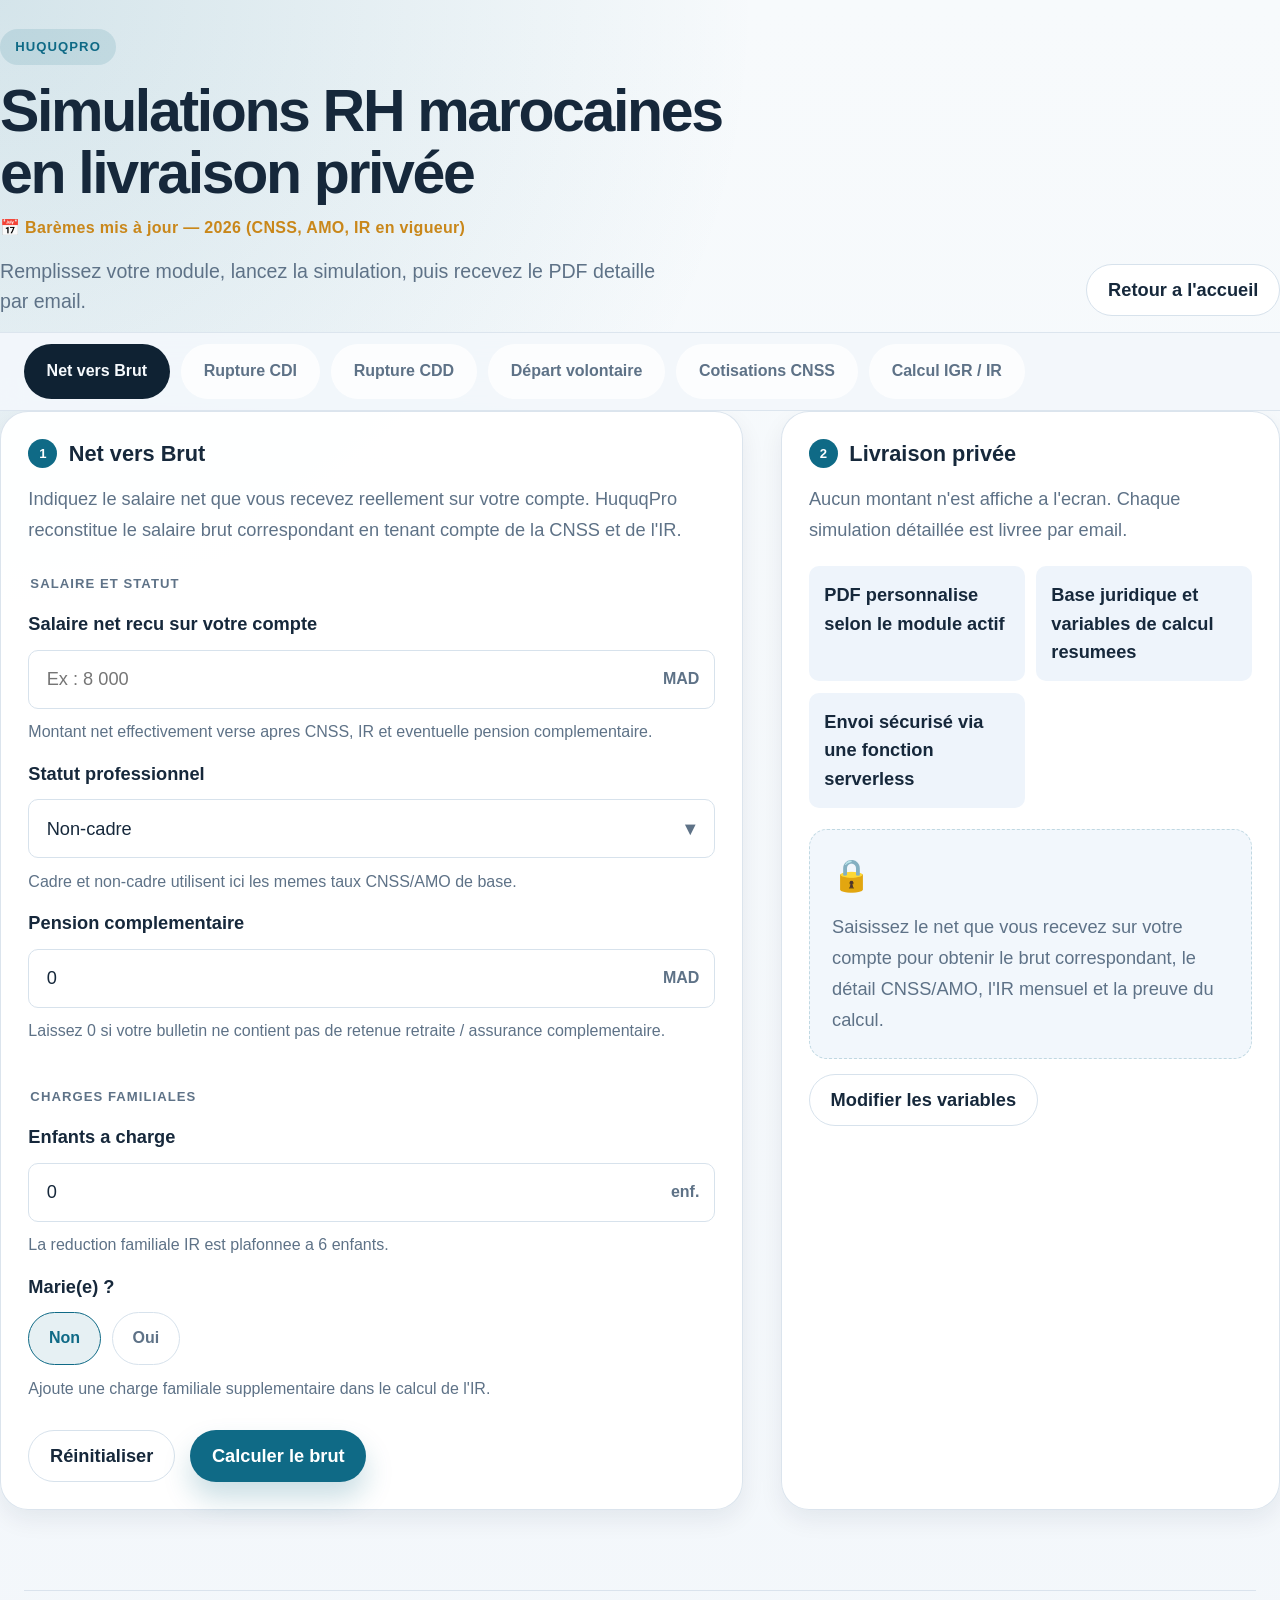
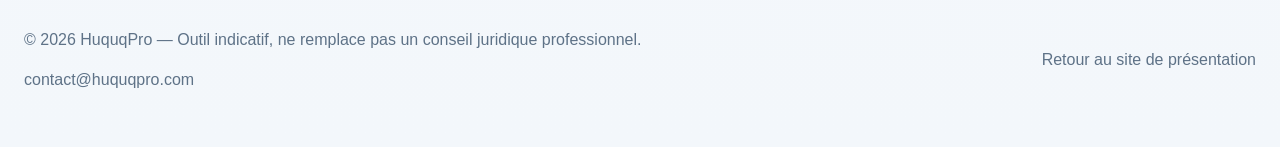
==== app.html @ 944d2963 "update: latest changes" ====
<!DOCTYPE html>
<html lang="fr">
<head>
  <meta charset="UTF-8" />
  <meta name="viewport" content="width=device-width, initial-scale=1.0" />
  <title>HuquqPro | Calculatrices RH Maroc — Net/Brut, CDI, CDD, CNSS, IGR</title>
  <meta
    name="description"
    content="Simulez vos indemnités de licenciement, cotisations CNSS, IR et salaire brut selon le Code du travail marocain. Résultats envoyés en PDF par email."
  />
  <link rel="stylesheet" href="css/style.css" />
</head>
<body class="app-page">
  <header class="site-header app-header">
    <div class="shell app-header-inner header-inner">
      <div>
        <div class="header-badge">HuquqPro</div>
        <h1 class="site-title">Simulations RH marocaines en livraison privée</h1>
        <p class="update-badge">📅 Barèmes mis à jour — 2026 (CNSS, AMO, IR en vigueur)</p>
        <p class="site-sub">
          Remplissez votre module, lancez la simulation, puis recevez le PDF detaille par email.
        </p>
      </div>
      <a class="btn-secondary" href="index.html">Retour a l'accueil</a>
    </div>
  </header>

  <div class="module-tabs-wrap">
    <div class="module-tabs shell">
      <button class="module-tab active" data-module="net2brut" type="button" aria-pressed="true">Net vers Brut</button>
      <button class="module-tab" data-module="cdi" type="button" aria-pressed="false">Rupture CDI</button>
      <button class="module-tab" data-module="cdd" type="button" aria-pressed="false">Rupture CDD</button>
      <button class="module-tab" data-module="depart" type="button" aria-pressed="false">Départ volontaire</button>
      <button class="module-tab" data-module="cnss" type="button" aria-pressed="false">Cotisations CNSS</button>
      <button class="module-tab" data-module="igr" type="button" aria-pressed="false">Calcul IGR / IR</button>
    </div>
  </div>

  <main class="shell app-main main-layout">
    <section class="forms-column">
      <div class="module-panel active" id="panel-net2brut">
        <section class="card-section module-card-panel">
          <h2 class="panel-label" data-step="1">Net vers Brut</h2>
          <p class="panel-copy">Indiquez le salaire net que vous recevez reellement sur votre compte. HuquqPro reconstitue le salaire brut correspondant en tenant compte de la CNSS et de l'IR.</p>

          <form id="calc-form-net2brut" novalidate>
            <fieldset class="field-group">
              <legend class="field-legend">Salaire et statut</legend>
              <div class="field-row two-col">
                <div class="field">
                  <label for="net2brut-net">Salaire net recu sur votre compte</label>
                  <div class="input-wrap">
                    <input type="number" id="net2brut-net" placeholder="Ex : 8 000" min="1" step="0.01" required />
                    <span class="input-unit">MAD</span>
                  </div>
                  <span class="field-hint">Montant net effectivement verse apres CNSS, IR et eventuelle pension complementaire.</span>
                </div>
                <div class="field">
                  <label for="net2brut-statut">Statut professionnel</label>
                  <div class="select-wrap">
                    <select id="net2brut-statut" required>
                      <option value="non-cadre">Non-cadre</option>
                      <option value="cadre">Cadre</option>
                    </select>
                    <span class="select-arrow" aria-hidden="true">▼</span>
                  </div>
                  <span class="field-hint">Cadre et non-cadre utilisent ici les memes taux CNSS/AMO de base.</span>
                </div>
              </div>
              <div class="field-row two-col section-gap">
                <div class="field">
                  <label for="net2brut-pension">Pension complementaire</label>
                  <div class="input-wrap">
                    <input type="number" id="net2brut-pension" placeholder="0" min="0" step="0.01" value="0" />
                    <span class="input-unit">MAD</span>
                  </div>
                  <span class="field-hint">Laissez 0 si votre bulletin ne contient pas de retenue retraite / assurance complementaire.</span>
                </div>
                <div class="field"></div>
              </div>
            </fieldset>

            <fieldset class="field-group">
              <legend class="field-legend">Charges familiales</legend>
              <div class="field-row two-col">
                <div class="field">
                  <label for="net2brut-enfants">Enfants a charge</label>
                  <div class="input-wrap">
                    <input type="number" id="net2brut-enfants" placeholder="0" min="0" max="6" value="0" />
                    <span class="input-unit">enf.</span>
                  </div>
                  <span class="field-hint">La reduction familiale IR est plafonnee a 6 enfants.</span>
                </div>
                <div class="field">
                  <label>Marie(e) ?</label>
                  <div class="toggle-group" role="group" aria-label="Situation matrimoniale net vers brut">
                    <button type="button" class="toggle-btn active" id="net2brut-marie-non">Non</button>
                    <button type="button" class="toggle-btn" id="net2brut-marie-oui">Oui</button>
                  </div>
                  <span class="field-hint">Ajoute une charge familiale supplementaire dans le calcul de l'IR.</span>
                </div>
              </div>
            </fieldset>

            <div class="form-actions">
              <button type="button" class="btn-reset" id="btn-reset-net2brut">Réinitialiser</button>
              <button type="submit" class="btn-calculate" id="btn-calculate-net2brut">Calculer le brut</button>
            </div>
          </form>
        </section>
      </div>

      <div class="module-panel" id="panel-cdi">
        <section class="card-section module-card-panel">
          <h2 class="panel-label" data-step="1">Rupture CDI</h2>
          <p class="panel-copy">Renseignez les variables de rupture. Le detail chiffre sera masqué à l'écran et envoye uniquement par email.</p>

          <form id="calc-form" novalidate>
            <fieldset class="field-group">
              <legend class="field-legend">Contrat et salaire</legend>
              <div class="field-row two-col">
                <div class="field">
                  <label for="categorie">Statut professionnel</label>
                  <div class="select-wrap">
                    <select id="categorie" name="categorie" required>
                      <option value="non-cadre">Employe / Ouvrier (non-cadre)</option>
                      <option value="cadre">Cadre ou assimile</option>
                    </select>
                    <span class="select-arrow" aria-hidden="true">▼</span>
                  </div>
                </div>
                <div class="field">
                  <label for="salaire">Salaire mensuel brut</label>
                  <div class="input-wrap">
                    <input type="number" id="salaire" name="salaire" placeholder="Ex : 12 000" min="1" step="0.01" required />
                    <span class="input-unit">MAD</span>
                  </div>
                  <span class="field-hint">Salaire brut hors primes variables</span>
                </div>
              </div>
            </fieldset>

            <fieldset class="field-group">
              <legend class="field-legend">Anciennete</legend>
              <div class="field-row two-col">
                <div class="field">
                  <label for="annees">Annees completes</label>
                  <div class="input-wrap">
                    <input type="number" id="annees" name="annees" placeholder="Ex : 5" min="0" max="50" required />
                    <span class="input-unit">ans</span>
                  </div>
                </div>
                <div class="field">
                  <label for="mois">Mois supplementaires</label>
                  <div class="input-wrap">
                    <input type="number" id="mois" name="mois" placeholder="0" min="0" max="11" value="0" required />
                    <span class="input-unit">mois</span>
                  </div>
                </div>
              </div>
              <div class="anciennete-display" id="anciennete-display">0 mois</div>
            </fieldset>

            <fieldset class="field-group">
              <legend class="field-legend">Conditions de depart</legend>
              <div class="field-row two-col">
                <div class="field">
                  <label for="conges">Congés payés restants</label>
                  <div class="input-wrap">
                    <input type="number" id="conges" name="conges" placeholder="0" min="0" step="0.5" value="0" />
                    <span class="input-unit">jours</span>
                  </div>
                  <span class="field-hint">Reliquat de congés non pris</span>
                </div>
                <div class="field">
                  <label>Licenciement abusif ?</label>
                  <div class="toggle-group" role="group" aria-label="Licenciement abusif">
                    <button type="button" class="toggle-btn active" id="abusif-non">Non</button>
                    <button type="button" class="toggle-btn" id="abusif-oui">Oui</button>
                  </div>
                  <span class="field-hint">Depart sans motif valable ou procedure irreguliere</span>
                </div>
              </div>

              <div class="field-row two-col section-gap">
                <div class="field">
                  <label>Periode de préavis travaillée ?</label>
                  <div class="toggle-group" role="group" aria-label="Periode de préavis travaillée">
                    <button type="button" class="toggle-btn active" id="preavis-non">Oui</button>
                    <button type="button" class="toggle-btn" id="preavis-oui">Non</button>
                  </div>
                  <span class="field-hint">Si le preavis n'a pas ete travaille, l'indemnite est ajoutee au calcul.</span>
                </div>
                <div class="field"></div>
              </div>
            </fieldset>

            <div class="form-actions">
              <button type="button" class="btn-reset" id="btn-reset">Réinitialiser</button>
              <button type="submit" class="btn-calculate" id="btn-calculate">Lancer la simulation</button>
            </div>
          </form>
        </section>
      </div>

      <div class="module-panel" id="panel-cdd">
        <section class="card-section module-card-panel">
          <h2 class="panel-label" data-step="1">Rupture CDD</h2>
          <p class="panel-copy">Obtenez un PDF privé pour estimer les salaires restants et conges en cas de rupture anticipee.</p>

          <form id="calc-form-cdd" novalidate>
            <fieldset class="field-group">
              <legend class="field-legend">Contrat et salaire</legend>
              <div class="field-row two-col">
                <div class="field">
                  <label for="cdd-salaire">Salaire mensuel brut</label>
                  <div class="input-wrap">
                    <input type="number" id="cdd-salaire" placeholder="Ex : 7 500" min="1" step="0.01" required />
                    <span class="input-unit">MAD</span>
                  </div>
                </div>
                <div class="field">
                  <label for="cdd-total-duree">Duree totale du CDD</label>
                  <div class="input-wrap">
                    <input type="number" id="cdd-total-duree" placeholder="Ex : 12" min="1" max="24" required />
                    <span class="input-unit">mois</span>
                  </div>
                  <span class="field-hint">Maximum 24 mois</span>
                </div>
              </div>
              <div class="field-row two-col section-gap">
                <div class="field">
                  <label for="cdd-mois-travailles">Mois déjà travaillés</label>
                  <div class="input-wrap">
                    <input type="number" id="cdd-mois-travailles" placeholder="6" min="0" required />
                    <span class="input-unit">mois</span>
                  </div>
                </div>
                <div class="field">
                  <label for="cdd-conges">Congés payés restants</label>
                  <div class="input-wrap">
                    <input type="number" id="cdd-conges" placeholder="0" min="0" step="0.5" value="0" />
                    <span class="input-unit">jours</span>
                  </div>
                </div>
              </div>
            </fieldset>

            <fieldset class="field-group">
              <legend class="field-legend">Conditions de rupture</legend>
              <div class="field-row">
                <div class="field">
                  <label>À l'initiative de ?</label>
                  <div class="toggle-group" role="group" aria-label="Initiative de rupture CDD">
                    <button type="button" class="toggle-btn active" id="cdd-init-employeur">Employeur</button>
                    <button type="button" class="toggle-btn" id="cdd-init-employe">Employe</button>
                  </div>
                </div>
              </div>
            </fieldset>

            <div class="form-actions">
              <button type="button" class="btn-reset" id="btn-reset-cdd">Réinitialiser</button>
              <button type="submit" class="btn-calculate" id="btn-calculate-cdd">Calculer le CDD</button>
            </div>
          </form>
        </section>
      </div>

      <div class="module-panel" id="panel-depart">
        <section class="card-section module-card-panel">
          <h2 class="panel-label" data-step="1">Départ volontaire</h2>
          <p class="panel-copy">Simulez les effets d'une démission ou d'un depart a la retraite avec livraison privee par email.</p>

          <form id="calc-form-depart" novalidate>
            <fieldset class="field-group">
              <legend class="field-legend">Informations</legend>
              <div class="field-row two-col">
                <div class="field">
                  <label for="depart-salaire">Salaire mensuel brut</label>
                  <div class="input-wrap">
                    <input type="number" id="depart-salaire" placeholder="Ex : 10 000" min="1" step="0.01" required />
                    <span class="input-unit">MAD</span>
                  </div>
                </div>
                <div class="field">
                  <label for="depart-categorie">Categorie</label>
                  <div class="select-wrap">
                    <select id="depart-categorie" required>
                      <option value="non-cadre">Non-cadre</option>
                      <option value="cadre">Cadre</option>
                    </select>
                    <span class="select-arrow" aria-hidden="true">▼</span>
                  </div>
                </div>
              </div>
              <div class="field-row two-col section-gap">
                <div class="field">
                  <label for="depart-annees">Annees completes</label>
                  <div class="input-wrap">
                    <input type="number" id="depart-annees" placeholder="0" min="0" value="0" required />
                    <span class="input-unit">ans</span>
                  </div>
                </div>
                <div class="field">
                  <label for="depart-mois">Mois supplementaires</label>
                  <div class="input-wrap">
                    <input type="number" id="depart-mois" placeholder="0" min="0" max="11" value="0" required />
                    <span class="input-unit">mois</span>
                  </div>
                </div>
              </div>
            </fieldset>

            <fieldset class="field-group">
              <legend class="field-legend">Depart</legend>
              <div class="field-row two-col">
                <div class="field">
                  <label for="depart-motif">Motif de depart</label>
                  <div class="select-wrap">
                    <select id="depart-motif" required>
                      <option value="démission">Démission</option>
                      <option value="retraite_legale">Depart a la retraite légale</option>
                      <option value="retraite_anticipee">Retraite anticipee (employeur)</option>
                    </select>
                    <span class="select-arrow" aria-hidden="true">▼</span>
                  </div>
                </div>
                <div class="field">
                  <label for="depart-conges">Congés payés restants</label>
                  <div class="input-wrap">
                    <input type="number" id="depart-conges" placeholder="0" min="0" step="0.5" value="0" />
                    <span class="input-unit">jours</span>
                  </div>
                </div>
              </div>
            </fieldset>

            <div class="form-actions">
              <button type="button" class="btn-reset" id="btn-reset-depart">Réinitialiser</button>
              <button type="submit" class="btn-calculate" id="btn-calculate-depart">Calculer le depart</button>
            </div>
          </form>
        </section>
      </div>

      <div class="module-panel" id="panel-cnss">
        <section class="card-section module-card-panel">
          <h2 class="panel-label" data-step="1">Cotisations CNSS</h2>
          <p class="panel-copy">Calculez les charges sociales salariales et patronales, puis livrez le detail complet par email.</p>

          <form id="calc-form-cnss" novalidate>
            <fieldset class="field-group">
              <legend class="field-legend">Informations</legend>
              <div class="field-row two-col">
                <div class="field">
                  <label for="cnss-salaire">Salaire mensuel brut</label>
                  <div class="input-wrap">
                    <input type="number" id="cnss-salaire" placeholder="Ex : 9 000" min="1" step="0.01" required />
                    <span class="input-unit">MAD</span>
                  </div>
                </div>
                <div class="field">
                  <label for="cnss-employes">Nombre de salaries</label>
                  <div class="input-wrap">
                    <input type="number" id="cnss-employes" placeholder="1" min="1" value="1" required />
                    <span class="input-unit">sal.</span>
                  </div>
                </div>
              </div>
            </fieldset>

            <div class="form-actions">
              <button type="button" class="btn-reset" id="btn-reset-cnss">Réinitialiser</button>
              <button type="submit" class="btn-calculate" id="btn-calculate-cnss">Calculer CNSS</button>
            </div>
          </form>
        </section>
      </div>

      <div class="module-panel" id="panel-igr">
        <section class="card-section module-card-panel">
          <h2 class="panel-label" data-step="1">Calcul IGR / IR</h2>
          <p class="panel-copy">Simulez le prelevement IR mensuel et recevez une fiche privee de calcul en PDF.</p>

          <form id="calc-form-igr" novalidate>
            <fieldset class="field-group">
              <legend class="field-legend">Salaire et deductions</legend>
              <div class="field-row two-col">
                <div class="field">
                  <label for="igr-salaire">Salaire mensuel brut</label>
                  <div class="input-wrap">
                    <input type="number" id="igr-salaire" placeholder="Ex : 11 000" min="1" step="0.01" required />
                    <span class="input-unit">MAD</span>
                  </div>
                </div>
                <div class="field">
                  <label for="igr-cnss">Déduction CNSS</label>
                  <div class="input-wrap">
                    <input type="number" id="igr-cnss" placeholder="0" min="0" step="0.01" value="0" />
                    <span class="input-unit">MAD</span>
                  </div>
                  <span class="field-hint">0 = calcul automatique CNSS</span>
                </div>
              </div>
              <div class="field-row two-col section-gap">
                <div class="field">
                  <label for="igr-pension">Assurance / retraite complementaire</label>
                  <div class="input-wrap">
                    <input type="number" id="igr-pension" placeholder="0" min="0" step="0.01" value="0" />
                    <span class="input-unit">MAD</span>
                  </div>
                </div>
                <div class="field"></div>
              </div>
            </fieldset>

            <fieldset class="field-group">
              <legend class="field-legend">Charges familiales</legend>
              <div class="field-row two-col">
                <div class="field">
                  <label for="igr-enfants">Enfants a charge</label>
                  <div class="input-wrap">
                    <input type="number" id="igr-enfants" placeholder="0" min="0" max="6" value="0" />
                    <span class="input-unit">enf.</span>
                  </div>
                </div>
                <div class="field">
                  <label>Marie(e) ?</label>
                  <div class="toggle-group" role="group" aria-label="Situation matrimoniale">
                    <button type="button" class="toggle-btn active" id="igr-marie-non">Non</button>
                    <button type="button" class="toggle-btn" id="igr-marie-oui">Oui</button>
                  </div>
                </div>
              </div>
            </fieldset>

            <div class="form-actions">
              <button type="button" class="btn-reset" id="btn-reset-igr">Réinitialiser</button>
              <button type="submit" class="btn-calculate" id="btn-calculate-igr">Calculer IGR</button>
            </div>
          </form>
        </section>
      </div>
    </section>

    <aside class="card-section delivery-panel" id="delivery-panel" aria-live="polite">
      <h2 class="panel-label" data-step="2">Livraison privée</h2>
      <p class="delivery-copy" id="delivery-copy">Aucun montant n'est affiché à l'écran. Chaque simulation détaillée est livree par email.</p>

      <div class="delivery-benefits">
        <div class="benefit-item">PDF personnalise selon le module actif</div>
        <div class="benefit-item">Base juridique et variables de calcul resumees</div>
        <div class="benefit-item">Envoi sécurisé via une fonction serverless</div>
      </div>

      <div class="results-placeholder" id="delivery-placeholder">
        <div class="placeholder-icon" aria-hidden="true">🔒</div>
        <p id="delivery-placeholder-text">
          Remplissez un formulaire puis lancez la simulation pour ouvrir le parcours email.
        </p>
      </div>

      <div class="result-preview hidden" id="result-preview" aria-live="polite"></div>

      <form class="email-form-container hidden" id="lead-form" novalidate>
        <div class="email-form-card" id="lead-gate">
          <h3 class="ef-title">Recevoir votre simulation par email</h3>
          <p class="ef-subtitle">Module prepare : <strong id="lead-module-name">Net vers Brut</strong></p>
          <input type="hidden" id="lead-module" />

          <div class="ef-field">
            <label for="lead-name">Nom (optionnel)</label>
            <input type="text" id="lead-name" placeholder="Ex: Ahmed" maxlength="80" />
          </div>

          <div class="ef-field">
            <label for="lead-email">Adresse email *</label>
            <input type="email" id="lead-email" placeholder="votre@email.com" required maxlength="120" />
          </div>

          <input type="text" id="lead-website" class="hp-field" tabindex="-1" autocomplete="off" />

          <div class="ef-actions">
            <button type="submit" class="btn-calculate" id="lead-submit">Recevoir mon PDF</button>
            <button type="button" class="btn-secondary" id="lead-cancel">Annuler</button>
          </div>

          <div class="ef-status" id="lead-status"></div>
          <p class="ef-legal">Votre adresse sert uniquement a l'envoi de la simulation demandee.</p>
        </div>
      </form>

      <div class="delivery-success hidden" id="delivery-success"></div>

      <button type="button" class="btn-secondary delivery-back" id="delivery-back">Modifier les variables</button>
    </aside>
  </main>

  <footer class="site-footer">
    <div class="shell footer-inner">
      <div class="footer-legal">
        <p>© 2026 HuquqPro — Outil indicatif, ne remplace pas un conseil juridique professionnel.</p>
        <p><a href="mailto:rafael.pullian@gmail.com">contact@huquqpro.com</a></p>
      </div>
      <a class="footer-link" href="index.html">Retour au site de présentation</a>
    </div>
  </footer>

  <script src="js/calculator.js" defer></script>
  <script src="js/router.js" defer></script>
  <script src="js/ui.js" defer></script>
  <script src="js/email.js" defer></script>
</body>
</html>
---- css/style.css ----
:root {
  --bg: #f3f7fb;
  --surface: #ffffff;
  --surface-alt: #eef4fb;
  --surface-strong: #0f2233;
  --text: #16283b;
  --muted: #5e7287;
  --line: #d7e2ec;
  --primary: #0f6a86;
  --primary-dark: #0b5066;
  --accent: #c9871a;
  --success: #17785c;
  --danger: #b54a4a;
  --radius-sm: 10px;
  --radius-md: 18px;
  --radius-lg: 28px;
  --shadow: 0 22px 44px rgba(15, 34, 51, 0.1);
  --shadow-soft: 0 10px 24px rgba(15, 34, 51, 0.07);
  --content-max: 78rem;
  --content-wide: 96rem;
  --space-2xs: clamp(0.38rem, 0.3rem + 0.24vw, 0.52rem);
  --space-xs: clamp(0.56rem, 0.46rem + 0.32vw, 0.75rem);
  --space-sm: clamp(0.75rem, 0.62rem + 0.42vw, 1rem);
  --space-md: clamp(1rem, 0.82rem + 0.58vw, 1.35rem);
  --space-lg: clamp(1.35rem, 1.05rem + 0.95vw, 1.95rem);
  --space-xl: clamp(1.75rem, 1.35rem + 1.25vw, 2.55rem);
  --space-2xl: clamp(2.25rem, 1.65rem + 1.9vw, 3.5rem);
  --space-3xl: clamp(3rem, 2.1rem + 2.75vw, 4.75rem);
  --text-xs: clamp(0.74rem, 0.7rem + 0.15vw, 0.84rem);
  --text-sm: clamp(0.88rem, 0.83rem + 0.24vw, 1rem);
  --text-body: clamp(0.98rem, 0.92rem + 0.3vw, 1.14rem);
  --text-md: clamp(1.08rem, 1rem + 0.42vw, 1.32rem);
  --text-lg: clamp(1.28rem, 1.08rem + 0.85vw, 1.82rem);
  --text-xl: clamp(1.68rem, 1.2rem + 1.55vw, 2.7rem);
  --field-grid-min: clamp(15rem, 42vw, 21rem);
  --card-grid-min: clamp(14rem, 24vw, 18rem);
  --sticky-top: clamp(4.5rem, 5vw, 6.5rem);
}

*,
*::before,
*::after {
  box-sizing: border-box;
}

html {
  scroll-behavior: smooth;
}

body {
  margin: 0;
  font-family: "Segoe UI", Arial, sans-serif;
  font-size: var(--text-body);
  line-height: 1.55;
  min-height: 100dvh;
  background:
    radial-gradient(circle at top left, rgba(15, 106, 134, 0.15), transparent 35%),
    linear-gradient(180deg, #f7fafc 0%, var(--bg) 100%);
  color: var(--text);
}

a {
  color: inherit;
  text-decoration: none;
}

button,
input,
select {
  font: inherit;
}

button {
  cursor: pointer;
}

.hidden {
  display: none !important;
}

.shell {
  width: min(var(--content-max), calc(100% - clamp(1rem, 4vw, 3rem)));
  margin: 0 auto;
}

.main-layout,
.header-inner {
  width: 100%;
  max-width: var(--content-wide);
  margin-inline: auto;
}

.site-header {
  padding: var(--space-lg) 0;
}

.app-header {
  padding-bottom: var(--space-sm);
}

.app-header-inner {
  display: grid;
  grid-template-columns: minmax(0, 1fr) auto;
  align-items: end;
  gap: var(--space-lg);
}

.hero-shell {
  display: grid;
  grid-template-columns: minmax(0, 1.2fr) minmax(clamp(18rem, 30vw, 26rem), 0.9fr);
  align-items: center;
  gap: var(--space-2xl);
}

.footer-inner {
  display: flex;
  align-items: center;
  justify-content: space-between;
  gap: var(--space-md);
  flex-wrap: wrap;
}

.header-badge {
  display: inline-flex;
  align-items: center;
  gap: var(--space-2xs);
  padding: var(--space-2xs) var(--space-sm);
  border-radius: 999px;
  background: rgba(15, 106, 134, 0.12);
  color: var(--primary);
  font-size: var(--text-xs);
  font-weight: 700;
  letter-spacing: 0.08em;
  text-transform: uppercase;
}

.site-title {
  margin: var(--space-sm) 0 var(--space-xs);
  font-size: clamp(2rem, 1.45rem + 2.8vw, 4.4rem);
  line-height: 1.05;
  letter-spacing: -0.04em;
  text-wrap: balance;
}

.update-badge {
  margin: 0 0 var(--space-sm);
  color: var(--accent);
  font-size: var(--text-sm);
  font-weight: 600;
  letter-spacing: 0.02em;
}

.site-sub {
  margin: 0;
  max-width: min(42rem, 100%);
  color: var(--muted);
  font-size: clamp(1rem, 0.92rem + 0.38vw, 1.28rem);
}

.landing-hero {
  padding: var(--space-2xl) 0 var(--space-xl);
}

.hero-copy {
  flex: 1 1 60%;
}

.hero-actions {
  display: flex;
  flex-wrap: wrap;
  gap: var(--space-sm);
  margin-top: var(--space-lg);
}

.hero-card {
  min-width: 0;
  padding: clamp(1.2rem, 0.95rem + 0.8vw, 1.85rem);
  border-radius: var(--radius-lg);
  background: linear-gradient(180deg, rgba(15, 34, 51, 0.98), rgba(18, 52, 74, 0.94));
  color: #f8fbfd;
  box-shadow: var(--shadow);
}

.hero-card-top {
  color: #9ed7e8;
  font-size: var(--text-xs);
  font-weight: 700;
  letter-spacing: 0.08em;
  text-transform: uppercase;
}

.hero-card h2 {
  margin: var(--space-sm) 0 var(--space-xs);
  font-size: clamp(1.25rem, 1.05rem + 0.85vw, 1.8rem);
  line-height: 1.2;
  text-wrap: balance;
}

.hero-points {
  margin: 0;
  padding-left: var(--space-md);
  color: #d7e6ef;
  font-size: var(--text-sm);
}

.hero-points li + li {
  margin-top: var(--space-xs);
}

.landing-main {
  padding-bottom: var(--space-2xl);
}

.landing-section + .landing-section {
  margin-top: var(--space-xl);
}

.section-heading h2 {
  margin: var(--space-sm) 0 0;
  font-size: clamp(1.5rem, 1.15rem + 1.25vw, 2.5rem);
  line-height: 1.15;
  text-wrap: balance;
}

.landing-modules,
.trust-grid,
.summary-grid {
  display: grid;
  gap: var(--space-md);
}

.landing-modules,
.trust-grid,
.summary-grid {
  grid-template-columns: repeat(auto-fit, minmax(min(100%, var(--card-grid-min)), 1fr));
}

.landing-modules {
  margin-top: var(--space-md);
}

.module-card,
.trust-card,
.feature-card,
.summary-card {
  padding: clamp(1rem, 0.8rem + 0.7vw, 1.6rem);
  border: 1px solid rgba(215, 226, 236, 0.9);
  border-radius: var(--radius-md);
  background: rgba(255, 255, 255, 0.94);
  box-shadow: var(--shadow-soft);
}

.module-card {
  display: grid;
  gap: var(--space-xs);
  transition: transform 0.2s ease, border-color 0.2s ease, box-shadow 0.2s ease;
}

.module-card:hover {
  transform: translateY(-3px);
  border-color: rgba(15, 106, 134, 0.4);
  box-shadow: var(--shadow);
}

.module-kicker {
  color: var(--accent);
  font-size: var(--text-xs);
  font-weight: 700;
  letter-spacing: 0.08em;
  text-transform: uppercase;
}

.module-card strong,
.trust-card h3,
.feature-card h3,
.summary-card h3 {
  font-size: var(--text-md);
  line-height: 1.25;
}

.module-card span:last-child,
.trust-card p,
.feature-card p,
.summary-card p {
  color: var(--muted);
  line-height: 1.6;
  font-size: var(--text-sm);
}

.app-main {
  display: grid;
  grid-template-columns: minmax(0, 1.22fr) minmax(clamp(18rem, 29vw, 26rem), 0.82fr);
  gap: var(--space-xl);
  align-items: start;
  padding-bottom: var(--space-2xl);
}

.forms-column {
  min-width: 0;
}

.module-tabs-wrap {
  position: sticky;
  top: 0;
  z-index: 20;
  padding: var(--space-xs) 0;
  background: rgba(243, 247, 251, 0.94);
  backdrop-filter: blur(14px);
  border-top: 1px solid rgba(215, 226, 236, 0.8);
  border-bottom: 1px solid rgba(215, 226, 236, 0.8);
}

.module-tabs {
  display: flex;
  flex-wrap: wrap;
  gap: var(--space-xs);
}

.module-tab {
  padding: clamp(0.7rem, 0.58rem + 0.35vw, 0.9rem) clamp(0.95rem, 0.75rem + 0.75vw, 1.45rem);
  border: 1px solid transparent;
  border-radius: 999px;
  background: rgba(255, 255, 255, 0.78);
  color: var(--muted);
  font-weight: 600;
  font-size: var(--text-sm);
  transition: all 0.2s ease;
}

.module-tab:hover,
.module-tab:focus-visible {
  border-color: rgba(15, 106, 134, 0.32);
  color: var(--text);
  outline: none;
}

.module-tab.active {
  background: var(--surface-strong);
  color: #f6fafd;
}

.module-panel {
  display: none;
  min-width: 0;
}

.module-panel.active {
  display: grid;
}

.card-section {
  padding: clamp(1.15rem, 0.95rem + 0.95vw, 2rem);
  border-radius: var(--radius-lg);
  border: 1px solid rgba(215, 226, 236, 0.9);
  background: rgba(255, 255, 255, 0.95);
  box-shadow: var(--shadow-soft);
}

.module-card-panel,
.delivery-panel {
  min-height: 100%;
}

.delivery-panel {
  position: sticky;
  top: var(--sticky-top);
}

.panel-label {
  display: flex;
  align-items: center;
  gap: var(--space-xs);
  margin: 0;
  font-size: clamp(1.12rem, 1rem + 0.45vw, 1.45rem);
  line-height: 1.25;
  text-wrap: balance;
}

.panel-label::before {
  content: attr(data-step);
  display: inline-flex;
  align-items: center;
  justify-content: center;
  width: clamp(1.65rem, 1.45rem + 0.45vw, 1.9rem);
  height: clamp(1.65rem, 1.45rem + 0.45vw, 1.9rem);
  border-radius: 50%;
  background: var(--primary);
  color: #fff;
  font-size: var(--text-xs);
  font-weight: 700;
}

.panel-copy,
.delivery-copy {
  margin: var(--space-sm) 0 0;
  color: var(--muted);
  line-height: 1.7;
  font-size: var(--text-body);
}

.field-group {
  margin: var(--space-lg) 0 0;
  padding: 0;
  border: 0;
}

.field-legend {
  margin-bottom: var(--space-sm);
  color: var(--muted);
  font-size: var(--text-xs);
  font-weight: 700;
  letter-spacing: 0.08em;
  text-transform: uppercase;
}

.field-row {
  display: grid;
  gap: var(--space-sm);
  align-items: start;
}

.two-col {
  grid-template-columns: repeat(auto-fit, minmax(min(100%, var(--field-grid-min)), 1fr));
}

.field {
  display: grid;
  gap: var(--space-xs);
}

.field label {
  font-weight: 600;
  font-size: var(--text-body);
}

.field-hint {
  color: var(--muted);
  font-size: var(--text-sm);
  line-height: 1.5;
}

.input-wrap,
.select-wrap {
  position: relative;
}

.input-wrap input,
.select-wrap select,
.email-form-card input {
  width: 100%;
  min-height: clamp(3rem, 2.7rem + 0.65vw, 3.35rem);
  padding: clamp(0.78rem, 0.7rem + 0.25vw, 0.95rem) clamp(0.92rem, 0.84rem + 0.3vw, 1.1rem);
  border: 1px solid var(--line);
  border-radius: var(--radius-sm);
  background: #fff;
  color: var(--text);
  transition: border-color 0.2s ease, box-shadow 0.2s ease;
  font-size: var(--text-body);
}

.input-wrap input {
  padding-right: clamp(4.25rem, 4rem + 0.5vw, 4.8rem);
}

.select-wrap select {
  appearance: none;
  padding-right: clamp(2.6rem, 2.4rem + 0.45vw, 3rem);
}

.input-wrap input:focus,
.select-wrap select:focus,
.email-form-card input:focus {
  border-color: rgba(15, 106, 134, 0.5);
  box-shadow: 0 0 0 4px rgba(15, 106, 134, 0.12);
  outline: none;
}

.input-unit,
.select-arrow {
  position: absolute;
  top: 50%;
  transform: translateY(-50%);
  color: var(--muted);
  pointer-events: none;
}

.input-unit {
  right: var(--space-sm);
  font-size: var(--text-sm);
  font-weight: 600;
}

.select-arrow {
  right: var(--space-sm);
}

.toggle-group {
  display: flex;
  gap: var(--space-xs);
  flex-wrap: wrap;
}

.toggle-btn {
  padding: clamp(0.68rem, 0.58rem + 0.3vw, 0.88rem) clamp(0.95rem, 0.78rem + 0.55vw, 1.35rem);
  border: 1px solid var(--line);
  border-radius: 999px;
  background: #fff;
  color: var(--muted);
  font-weight: 600;
  font-size: var(--text-sm);
}

.toggle-btn.active {
  border-color: var(--primary);
  background: rgba(15, 106, 134, 0.1);
  color: var(--primary);
}

.anciennete-display {
  margin-top: var(--space-xs);
  padding: var(--space-sm);
  border-radius: var(--radius-sm);
  background: var(--surface-alt);
  color: var(--text);
  font-weight: 600;
  font-size: var(--text-body);
}

.anciennete-display.warn {
  background: rgba(201, 135, 26, 0.12);
  color: #8b5a10;
}

.form-actions,
.ef-actions,
.hero-actions {
  display: flex;
  flex-wrap: wrap;
  gap: var(--space-sm);
}

.form-actions {
  margin-top: var(--space-lg);
}

.btn-calculate,
.btn-reset,
.btn-secondary {
  display: inline-flex;
  align-items: center;
  justify-content: center;
  min-height: clamp(3rem, 2.75rem + 0.65vw, 3.35rem);
  padding: 0 clamp(1rem, 0.85rem + 0.55vw, 1.45rem);
  border-radius: 999px;
  border: 1px solid transparent;
  font-weight: 700;
  font-size: var(--text-body);
  transition: transform 0.2s ease, box-shadow 0.2s ease, background 0.2s ease;
}

.btn-calculate {
  background: var(--primary);
  color: #fff;
  box-shadow: 0 16px 28px rgba(15, 106, 134, 0.22);
}

.btn-calculate:hover,
.btn-calculate:focus-visible {
  background: var(--primary-dark);
  transform: translateY(-1px);
  outline: none;
}

.btn-calculate:disabled {
  opacity: 0.72;
  transform: none;
  cursor: wait;
}

.btn-reset,
.btn-secondary {
  background: #fff;
  color: var(--text);
  border-color: var(--line);
}

.btn-reset:hover,
.btn-reset:focus-visible,
.btn-secondary:hover,
.btn-secondary:focus-visible {
  border-color: rgba(15, 106, 134, 0.4);
  outline: none;
}

.form-errors {
  margin-top: var(--space-md);
  padding: var(--space-sm);
  border-radius: var(--radius-sm);
  background: rgba(181, 74, 74, 0.08);
  border: 1px solid rgba(181, 74, 74, 0.18);
}

.form-errors p {
  margin: 0;
  color: var(--danger);
  line-height: 1.6;
}

.form-errors p + p {
  margin-top: var(--space-2xs);
}

.delivery-benefits {
  display: grid;
  gap: var(--space-xs);
  margin-top: var(--space-md);
  grid-template-columns: repeat(auto-fit, minmax(min(100%, 13rem), 1fr));
}

.benefit-item {
  padding: var(--space-sm);
  border-radius: var(--radius-sm);
  background: var(--surface-alt);
  color: var(--text);
  font-weight: 600;
  font-size: var(--text-body);
}

.results-placeholder,
.delivery-success {
  margin-top: var(--space-md);
  padding: clamp(1rem, 0.82rem + 0.7vw, 1.5rem);
  border-radius: var(--radius-md);
  border: 1px dashed rgba(15, 106, 134, 0.22);
  background: rgba(238, 244, 251, 0.72);
}

.results-placeholder p,
.delivery-success p {
  margin: var(--space-xs) 0 0;
  color: var(--muted);
  line-height: 1.7;
}

.placeholder-icon {
  font-size: clamp(1.5rem, 1.15rem + 1vw, 2rem);
}

.result-preview {
  margin-top: var(--space-sm);
  padding: clamp(0.75rem, 0.6rem + 0.5vw, 1rem);
  border-radius: var(--radius-sm);
  background: rgba(23, 120, 92, 0.08);
  border: 1px solid rgba(23, 120, 92, 0.2);
}

.result-preview p {
  margin: 0;
  color: var(--text);
  line-height: 1.6;
}

.result-preview p + p {
  margin-top: calc(var(--space-2xs) / 2);
  color: var(--muted);
  font-size: var(--text-sm);
}

.email-form-container {
  margin-top: var(--space-md);
}

.email-form-card {
  padding: clamp(1rem, 0.82rem + 0.7vw, 1.5rem);
  border-radius: var(--radius-md);
  background: #fff;
  border: 1px solid rgba(215, 226, 236, 0.92);
}

.ef-title {
  margin: 0;
  font-size: clamp(1.1rem, 0.98rem + 0.45vw, 1.42rem);
}

.ef-subtitle {
  margin: var(--space-xs) 0 0;
  color: var(--muted);
  font-size: var(--text-body);
}

.ef-field {
  display: grid;
  gap: var(--space-xs);
  margin-top: var(--space-sm);
}

.ef-field label {
  font-weight: 600;
  font-size: var(--text-body);
}

.ef-actions {
  margin-top: var(--space-md);
}

.ef-status {
  min-height: calc(var(--text-body) * 1.5);
  margin-top: var(--space-xs);
  color: var(--muted);
  font-size: var(--text-sm);
}

.ef-status.error {
  color: var(--danger);
}

.ef-status.success {
  color: var(--success);
}

.ef-legal {
  margin: var(--space-xs) 0 0;
  color: var(--muted);
  font-size: var(--text-sm);
  line-height: 1.6;
}

.delivery-success h3 {
  margin: 0;
  font-size: var(--text-md);
}

.delivery-back {
  margin-top: var(--space-sm);
}

.site-footer {
  padding: var(--space-lg) 0 var(--space-xl);
}

.footer-inner {
  padding-top: var(--space-md);
  border-top: 1px solid rgba(215, 226, 236, 0.9);
}

.footer-legal,
.footer-link {
  color: var(--muted);
  font-size: var(--text-sm);
}

.section-gap {
  margin-top: var(--space-sm);
}

.hp-field {
  position: absolute;
  left: -9999px;
  width: 1px;
  height: 1px;
  opacity: 0;
  pointer-events: none;
}

@media (max-width: 1024px) {
  .shell {
    width: min(var(--content-max), calc(100% - clamp(1rem, 3vw, 2rem)));
  }

  .hero-shell {
    grid-template-columns: 1fr;
  }

  .app-main {
    grid-template-columns: minmax(0, 1fr) minmax(18rem, 22rem);
  }
}

@media (max-width: 860px) {
  .hero-shell,
  .app-main,
  .app-header-inner {
    grid-template-columns: 1fr;
  }

  .delivery-panel {
    position: static;
  }

  .module-panel.active {
    gap: var(--space-md);
  }

  .module-tabs {
    width: 100%;
  }
}

@media (max-width: 640px) {
  .shell {
    width: min(100%, calc(100% - 1rem));
  }

  .card-section,
  .hero-card {
    padding: clamp(1rem, 0.95rem + 0.4vw, 1.2rem);
  }

  .btn-calculate,
  .btn-reset,
  .btn-secondary {
    width: 100%;
  }
}

@media (max-height: 540px) and (orientation: landscape) {
  .site-header,
  .landing-hero {
    padding-block: var(--space-md);
  }

  .module-tabs-wrap {
    position: static;
  }

  .delivery-panel {
    position: static;
  }

  .card-section,
  .hero-card {
    padding: var(--space-md);
  }

  .site-title {
    font-size: clamp(1.65rem, 4vw, 2.6rem);
  }

  .panel-copy,
  .delivery-copy,
  .site-sub {
    line-height: 1.45;
  }

  .btn-calculate,
  .btn-reset,
  .btn-secondary,
  .input-wrap input,
  .select-wrap select,
  .email-form-card input {
    min-height: 2.75rem;
  }
}

@media (min-width: 1600px) {
  .shell {
    width: min(var(--content-wide), calc(100% - clamp(2rem, 5vw, 5rem)));
  }

  .app-main,
  .hero-shell {
    gap: var(--space-2xl);
  }
}
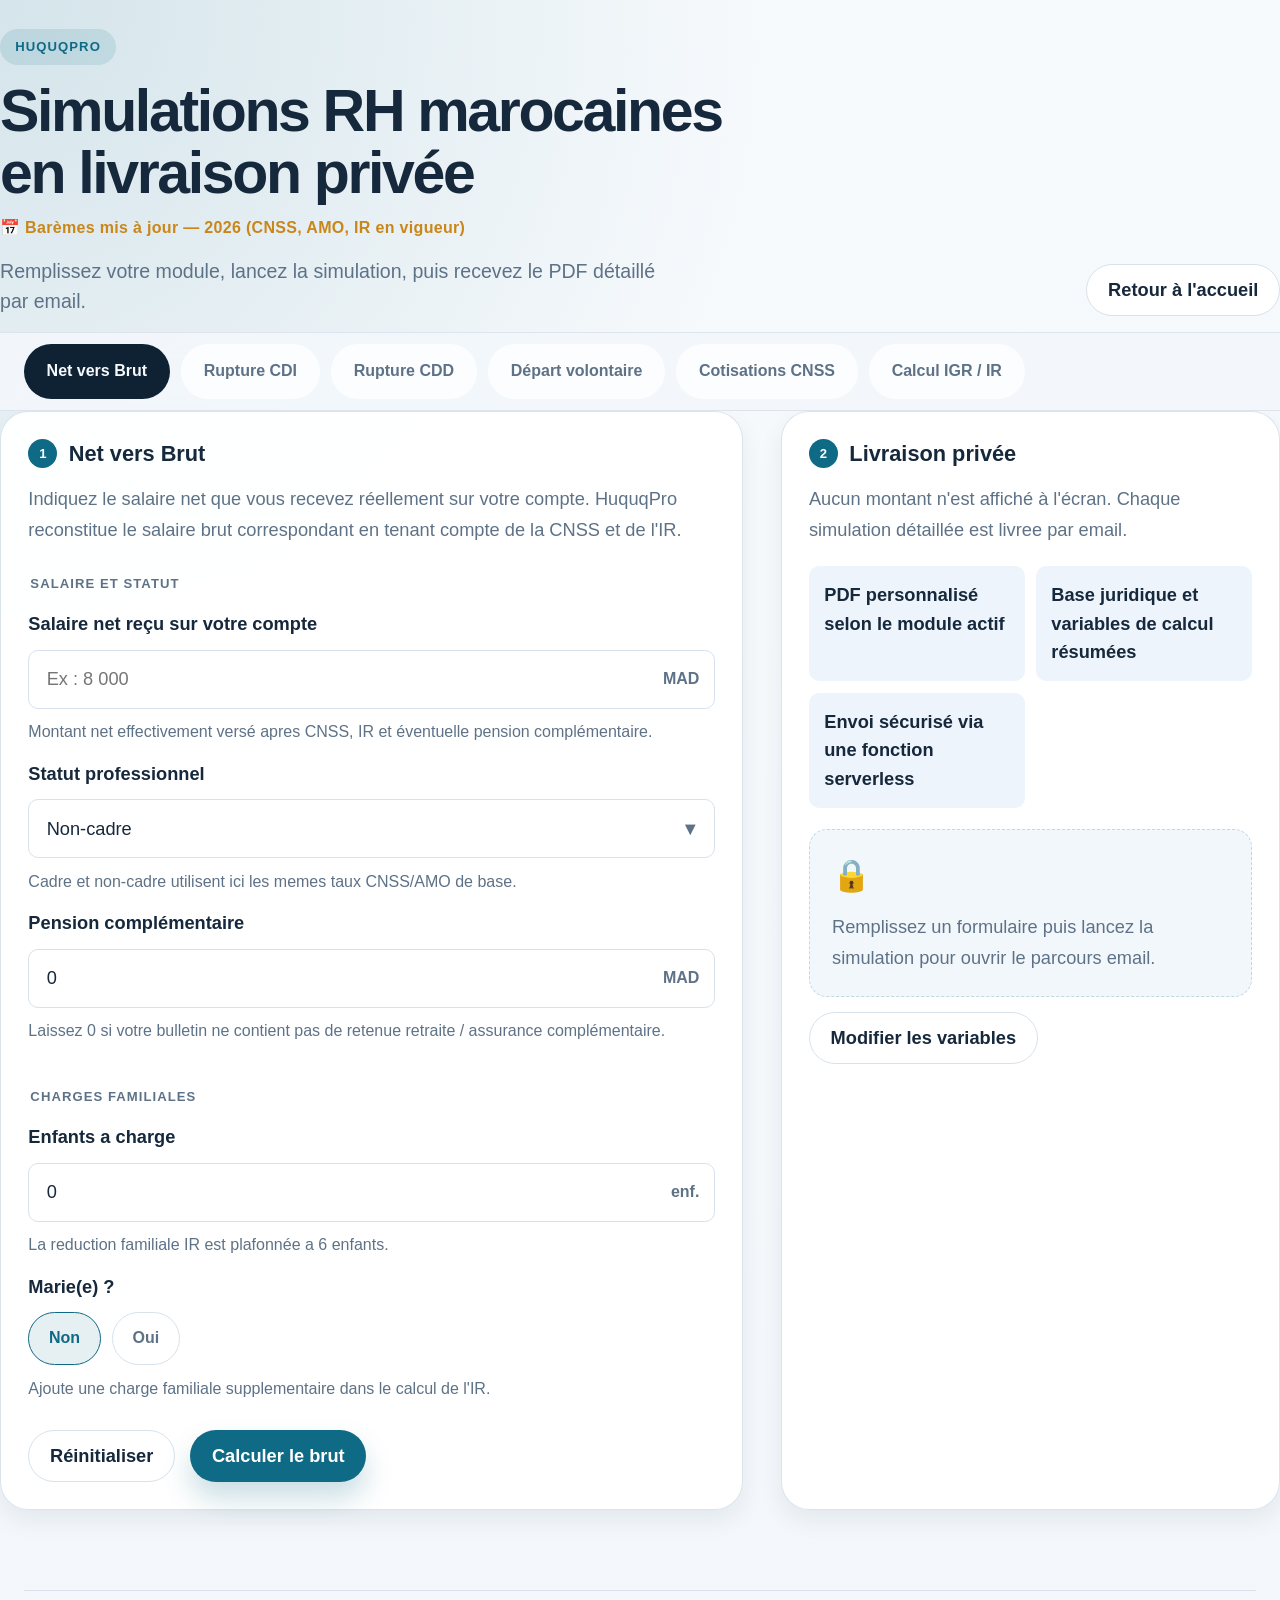
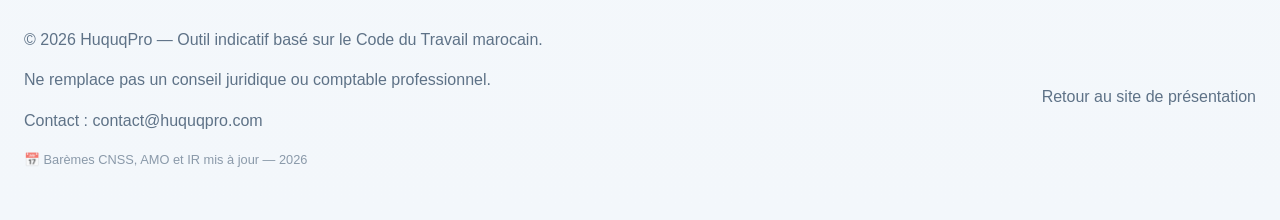
==== commit 4d58765d: "feat: comprehensive accent fixes, SEO, OG tags, previews, placeholders, footer 2026" ====
--- a/app.html
+++ b/app.html
@@ -18,10 +18,10 @@
         <h1 class="site-title">Simulations RH marocaines en livraison privée</h1>
         <p class="update-badge">📅 Barèmes mis à jour — 2026 (CNSS, AMO, IR en vigueur)</p>
         <p class="site-sub">
-          Remplissez votre module, lancez la simulation, puis recevez le PDF detaille par email.
+          Remplissez votre module, lancez la simulation, puis recevez le PDF détaillé par email.
         </p>
       </div>
-      <a class="btn-secondary" href="index.html">Retour a l'accueil</a>
+      <a class="btn-secondary" href="index.html">Retour à l'accueil</a>
     </div>
   </header>
 
@@ -41,19 +41,19 @@
       <div class="module-panel active" id="panel-net2brut">
         <section class="card-section module-card-panel">
           <h2 class="panel-label" data-step="1">Net vers Brut</h2>
-          <p class="panel-copy">Indiquez le salaire net que vous recevez reellement sur votre compte. HuquqPro reconstitue le salaire brut correspondant en tenant compte de la CNSS et de l'IR.</p>
+          <p class="panel-copy">Indiquez le salaire net que vous recevez réellement sur votre compte. HuquqPro reconstitue le salaire brut correspondant en tenant compte de la CNSS et de l'IR.</p>
 
           <form id="calc-form-net2brut" novalidate>
             <fieldset class="field-group">
               <legend class="field-legend">Salaire et statut</legend>
               <div class="field-row two-col">
                 <div class="field">
-                  <label for="net2brut-net">Salaire net recu sur votre compte</label>
+                  <label for="net2brut-net">Salaire net reçu sur votre compte</label>
                   <div class="input-wrap">
                     <input type="number" id="net2brut-net" placeholder="Ex : 8 000" min="1" step="0.01" required />
                     <span class="input-unit">MAD</span>
                   </div>
-                  <span class="field-hint">Montant net effectivement verse apres CNSS, IR et eventuelle pension complementaire.</span>
+                  <span class="field-hint">Montant net effectivement versé apres CNSS, IR et éventuelle pension complémentaire.</span>
                 </div>
                 <div class="field">
                   <label for="net2brut-statut">Statut professionnel</label>
@@ -69,12 +69,12 @@
               </div>
               <div class="field-row two-col section-gap">
                 <div class="field">
-                  <label for="net2brut-pension">Pension complementaire</label>
-                  <div class="input-wrap">
-                    <input type="number" id="net2brut-pension" placeholder="0" min="0" step="0.01" value="0" />
-                    <span class="input-unit">MAD</span>
-                  </div>
-                  <span class="field-hint">Laissez 0 si votre bulletin ne contient pas de retenue retraite / assurance complementaire.</span>
+                  <label for="net2brut-pension">Pension complémentaire</label>
+                  <div class="input-wrap">
+                    <input type="number" id="net2brut-pension" placeholder="Ex : 500 (ou 0)" min="0" step="0.01" value="0" />
+                    <span class="input-unit">MAD</span>
+                  </div>
+                  <span class="field-hint">Laissez 0 si votre bulletin ne contient pas de retenue retraite / assurance complémentaire.</span>
                 </div>
                 <div class="field"></div>
               </div>
@@ -86,10 +86,10 @@
                 <div class="field">
                   <label for="net2brut-enfants">Enfants a charge</label>
                   <div class="input-wrap">
-                    <input type="number" id="net2brut-enfants" placeholder="0" min="0" max="6" value="0" />
+                    <input type="number" id="net2brut-enfants" placeholder="Ex : 2" min="0" max="6" value="0" />
                     <span class="input-unit">enf.</span>
                   </div>
-                  <span class="field-hint">La reduction familiale IR est plafonnee a 6 enfants.</span>
+                  <span class="field-hint">La reduction familiale IR est plafonnée a 6 enfants.</span>
                 </div>
                 <div class="field">
                   <label>Marie(e) ?</label>
@@ -113,7 +113,7 @@
       <div class="module-panel" id="panel-cdi">
         <section class="card-section module-card-panel">
           <h2 class="panel-label" data-step="1">Rupture CDI</h2>
-          <p class="panel-copy">Renseignez les variables de rupture. Le detail chiffre sera masqué à l'écran et envoye uniquement par email.</p>
+          <p class="panel-copy">Renseignez les variables de rupture. Le détail chiffré sera masqué à l'écran et envoyé uniquement par email.</p>
 
           <form id="calc-form" novalidate>
             <fieldset class="field-group">
@@ -124,7 +124,7 @@
                   <div class="select-wrap">
                     <select id="categorie" name="categorie" required>
                       <option value="non-cadre">Employe / Ouvrier (non-cadre)</option>
-                      <option value="cadre">Cadre ou assimile</option>
+                      <option value="cadre">Cadre ou assimilé</option>
                     </select>
                     <span class="select-arrow" aria-hidden="true">▼</span>
                   </div>
@@ -144,16 +144,16 @@
               <legend class="field-legend">Anciennete</legend>
               <div class="field-row two-col">
                 <div class="field">
-                  <label for="annees">Annees completes</label>
+                  <label for="années">Années complètes</label>
                   <div class="input-wrap">
                     <input type="number" id="annees" name="annees" placeholder="Ex : 5" min="0" max="50" required />
                     <span class="input-unit">ans</span>
                   </div>
                 </div>
                 <div class="field">
-                  <label for="mois">Mois supplementaires</label>
-                  <div class="input-wrap">
-                    <input type="number" id="mois" name="mois" placeholder="0" min="0" max="11" value="0" required />
+                  <label for="mois">Mois supplémentaires</label>
+                  <div class="input-wrap">
+                    <input type="number" id="mois" name="mois" placeholder="Ex : 3" min="0" max="11" value="0" required />
                     <span class="input-unit">mois</span>
                   </div>
                 </div>
@@ -167,7 +167,7 @@
                 <div class="field">
                   <label for="conges">Congés payés restants</label>
                   <div class="input-wrap">
-                    <input type="number" id="conges" name="conges" placeholder="0" min="0" step="0.5" value="0" />
+                    <input type="number" id="conges" name="conges" placeholder="Ex : 12" min="0" step="0.5" value="0" />
                     <span class="input-unit">jours</span>
                   </div>
                   <span class="field-hint">Reliquat de congés non pris</span>
@@ -178,18 +178,18 @@
                     <button type="button" class="toggle-btn active" id="abusif-non">Non</button>
                     <button type="button" class="toggle-btn" id="abusif-oui">Oui</button>
                   </div>
-                  <span class="field-hint">Depart sans motif valable ou procedure irreguliere</span>
+                  <span class="field-hint">Depart sans motif valable ou procedure irrégulière</span>
                 </div>
               </div>
 
               <div class="field-row two-col section-gap">
                 <div class="field">
-                  <label>Periode de préavis travaillée ?</label>
-                  <div class="toggle-group" role="group" aria-label="Periode de préavis travaillée">
+                  <label>Période de préavis travaillée ?</label>
+                  <div class="toggle-group" role="group" aria-label="Periode de preavis travaillee">
                     <button type="button" class="toggle-btn active" id="preavis-non">Oui</button>
                     <button type="button" class="toggle-btn" id="preavis-oui">Non</button>
                   </div>
-                  <span class="field-hint">Si le preavis n'a pas ete travaille, l'indemnite est ajoutee au calcul.</span>
+                  <span class="field-hint">Si le préavis n'a pas été travaillé, l'indemnité est ajoutée au calcul.</span>
                 </div>
                 <div class="field"></div>
               </div>
@@ -206,7 +206,7 @@
       <div class="module-panel" id="panel-cdd">
         <section class="card-section module-card-panel">
           <h2 class="panel-label" data-step="1">Rupture CDD</h2>
-          <p class="panel-copy">Obtenez un PDF privé pour estimer les salaires restants et conges en cas de rupture anticipee.</p>
+          <p class="panel-copy">Obtenez un PDF privé pour estimer les salaires restants et congés en cas de rupture anticipée.</p>
 
           <form id="calc-form-cdd" novalidate>
             <fieldset class="field-group">
@@ -270,7 +270,7 @@
       <div class="module-panel" id="panel-depart">
         <section class="card-section module-card-panel">
           <h2 class="panel-label" data-step="1">Départ volontaire</h2>
-          <p class="panel-copy">Simulez les effets d'une démission ou d'un depart a la retraite avec livraison privee par email.</p>
+          <p class="panel-copy">Simulez les effets d'une démission ou d'un depart a la retraite avec livraison privée par email.</p>
 
           <form id="calc-form-depart" novalidate>
             <fieldset class="field-group">
@@ -296,14 +296,14 @@
               </div>
               <div class="field-row two-col section-gap">
                 <div class="field">
-                  <label for="depart-annees">Annees completes</label>
-                  <div class="input-wrap">
-                    <input type="number" id="depart-annees" placeholder="0" min="0" value="0" required />
+                  <label for="depart-années">Années complètes</label>
+                  <div class="input-wrap">
+                    <input type="number" id="depart-années" placeholder="0" min="0" value="0" required />
                     <span class="input-unit">ans</span>
                   </div>
                 </div>
                 <div class="field">
-                  <label for="depart-mois">Mois supplementaires</label>
+                  <label for="depart-mois">Mois supplémentaires</label>
                   <div class="input-wrap">
                     <input type="number" id="depart-mois" placeholder="0" min="0" max="11" value="0" required />
                     <span class="input-unit">mois</span>
@@ -385,7 +385,7 @@
 
           <form id="calc-form-igr" novalidate>
             <fieldset class="field-group">
-              <legend class="field-legend">Salaire et deductions</legend>
+              <legend class="field-legend">Salaire et déductions</legend>
               <div class="field-row two-col">
                 <div class="field">
                   <label for="igr-salaire">Salaire mensuel brut</label>
@@ -405,7 +405,7 @@
               </div>
               <div class="field-row two-col section-gap">
                 <div class="field">
-                  <label for="igr-pension">Assurance / retraite complementaire</label>
+                  <label for="igr-pension">Assurance / retraite complémentaire</label>
                   <div class="input-wrap">
                     <input type="number" id="igr-pension" placeholder="0" min="0" step="0.01" value="0" />
                     <span class="input-unit">MAD</span>
@@ -449,8 +449,8 @@
       <p class="delivery-copy" id="delivery-copy">Aucun montant n'est affiché à l'écran. Chaque simulation détaillée est livree par email.</p>
 
       <div class="delivery-benefits">
-        <div class="benefit-item">PDF personnalise selon le module actif</div>
-        <div class="benefit-item">Base juridique et variables de calcul resumees</div>
+        <div class="benefit-item">PDF personnalisé selon le module actif</div>
+        <div class="benefit-item">Base juridique et variables de calcul résumées</div>
         <div class="benefit-item">Envoi sécurisé via une fonction serverless</div>
       </div>
 
@@ -500,8 +500,10 @@
   <footer class="site-footer">
     <div class="shell footer-inner">
       <div class="footer-legal">
-        <p>© 2026 HuquqPro — Outil indicatif, ne remplace pas un conseil juridique professionnel.</p>
-        <p><a href="mailto:rafael.pullian@gmail.com">contact@huquqpro.com</a></p>
+        <p>© 2026 HuquqPro — Outil indicatif basé sur le Code du Travail marocain.</p>
+        <p>Ne remplace pas un conseil juridique ou comptable professionnel.</p>
+        <p>Contact : <a href="mailto:rafael.pullian@gmail.com">contact@huquqpro.com</a></p>
+        <p style="margin-top:0.5rem;font-size:0.8rem;opacity:0.7;">📅 Barèmes CNSS, AMO et IR mis à jour — 2026</p>
       </div>
       <a class="footer-link" href="index.html">Retour au site de présentation</a>
     </div>
--- a/css/style.css
+++ b/css/style.css
@@ -647,17 +647,28 @@
 }
 
 .result-preview {
+  background: rgba(255, 255, 255, 0.05);
+  border-left: 3px solid var(--accent);
+  padding: clamp(0.75rem, 0.6rem + 0.5vw, 1rem) 1.2rem;
+  border-radius: var(--radius-sm);
   margin-top: var(--space-sm);
-  padding: clamp(0.75rem, 0.6rem + 0.5vw, 1rem);
-  border-radius: var(--radius-sm);
-  background: rgba(23, 120, 92, 0.08);
-  border: 1px solid rgba(23, 120, 92, 0.2);
+  margin-bottom: 0;
 }
 
 .result-preview p {
-  margin: 0;
+  margin: 0.3rem 0;
   color: var(--text);
   line-height: 1.6;
+}
+
+.result-preview strong {
+  color: var(--accent);
+  font-size: 1.1rem;
+}
+
+.result-hint {
+  font-size: var(--text-sm);
+  opacity: 0.7;
 }
 
 .result-preview p + p {
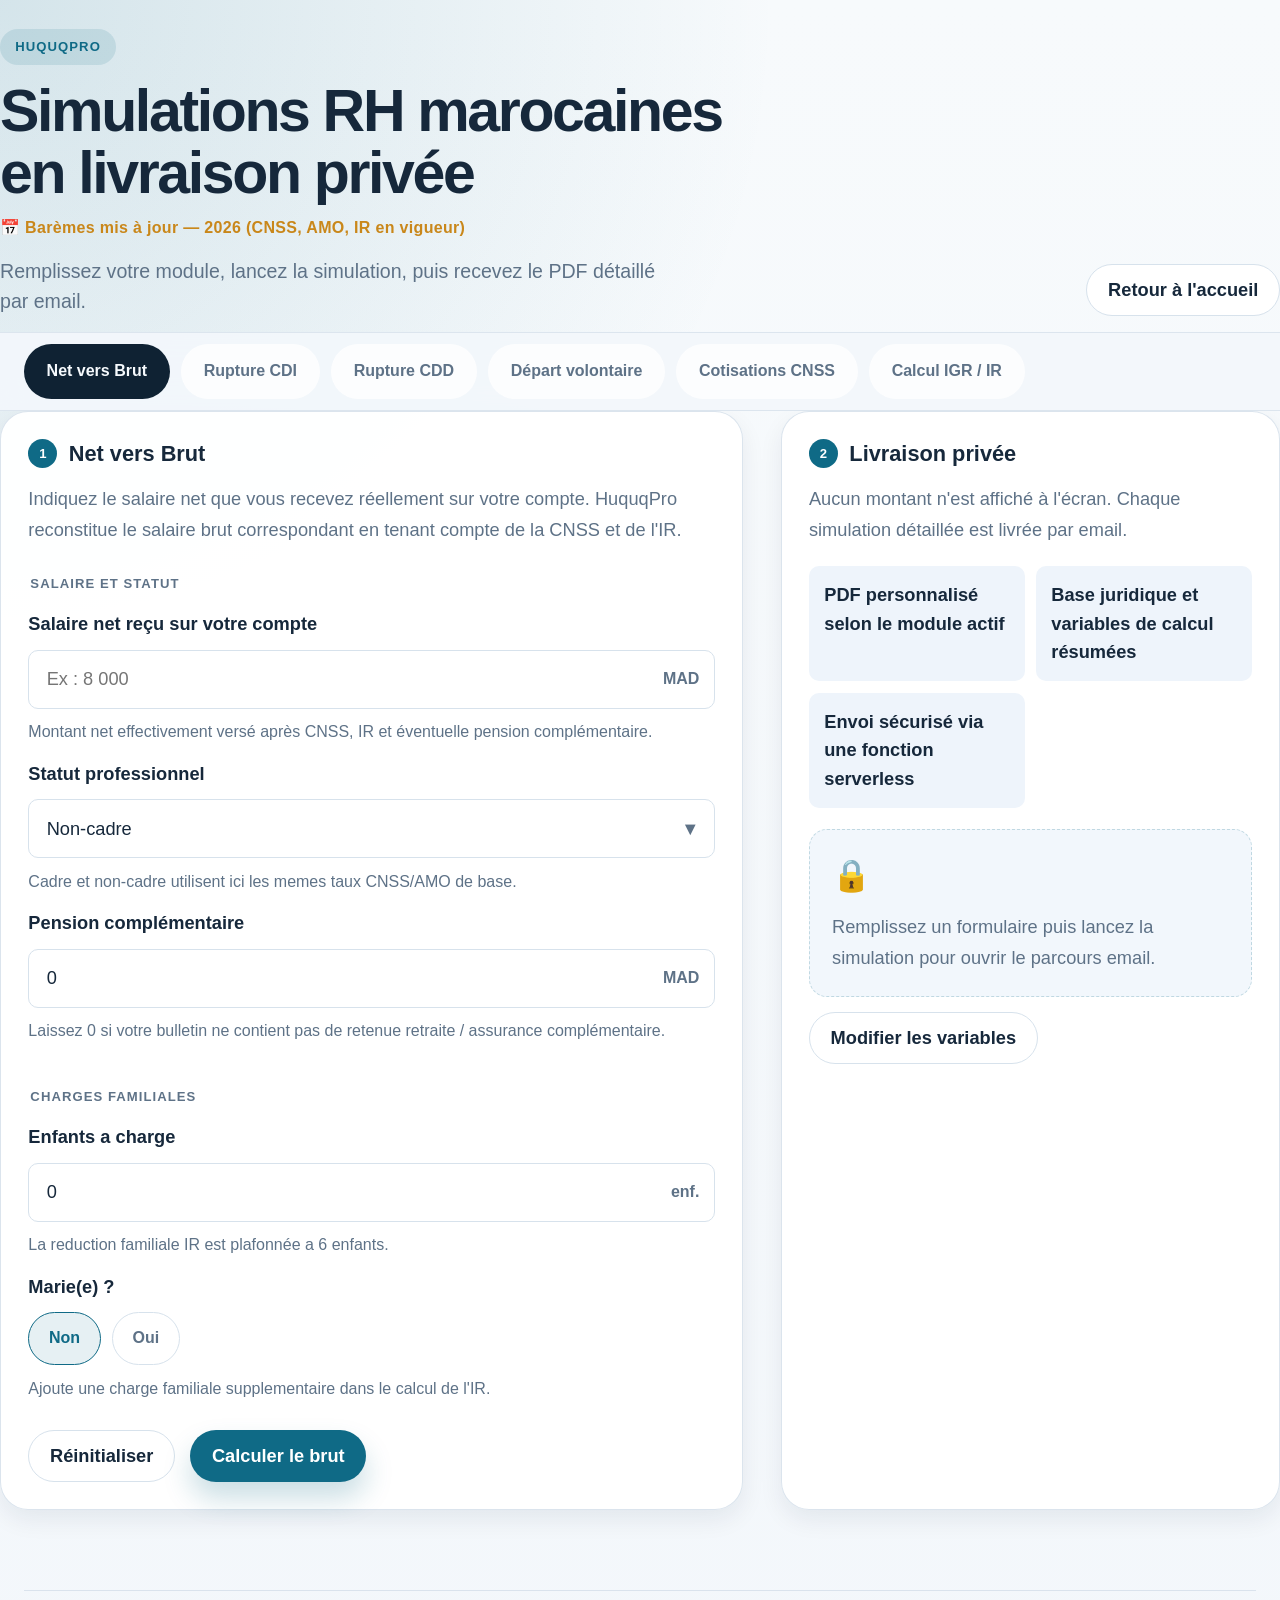
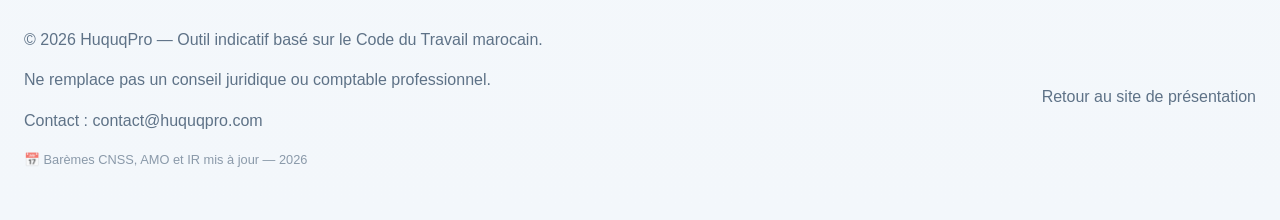
==== commit 0ecee57e: "fix: accents, SEO, placeholders, aperçu résultats, footer contact" ====
--- a/app.html
+++ b/app.html
@@ -53,7 +53,7 @@
                     <input type="number" id="net2brut-net" placeholder="Ex : 8 000" min="1" step="0.01" required />
                     <span class="input-unit">MAD</span>
                   </div>
-                  <span class="field-hint">Montant net effectivement versé apres CNSS, IR et éventuelle pension complémentaire.</span>
+                  <span class="field-hint">Montant net effectivement versé après CNSS, IR et éventuelle pension complémentaire.</span>
                 </div>
                 <div class="field">
                   <label for="net2brut-statut">Statut professionnel</label>
@@ -232,7 +232,7 @@
                 <div class="field">
                   <label for="cdd-mois-travailles">Mois déjà travaillés</label>
                   <div class="input-wrap">
-                    <input type="number" id="cdd-mois-travailles" placeholder="6" min="0" required />
+                    <input type="number" id="cdd-mois-travailles" placeholder="Ex : 6" min="0" required />
                     <span class="input-unit">mois</span>
                   </div>
                 </div>
@@ -363,7 +363,7 @@
                 <div class="field">
                   <label for="cnss-employes">Nombre de salaries</label>
                   <div class="input-wrap">
-                    <input type="number" id="cnss-employes" placeholder="1" min="1" value="1" required />
+                    <input type="number" id="cnss-employes" placeholder="Ex : 3" min="1" value="1" required />
                     <span class="input-unit">sal.</span>
                   </div>
                 </div>
@@ -397,7 +397,7 @@
                 <div class="field">
                   <label for="igr-cnss">Déduction CNSS</label>
                   <div class="input-wrap">
-                    <input type="number" id="igr-cnss" placeholder="0" min="0" step="0.01" value="0" />
+                    <input type="number" id="igr-cnss" placeholder="0 = calcul auto" min="0" step="0.01" value="0" />
                     <span class="input-unit">MAD</span>
                   </div>
                   <span class="field-hint">0 = calcul automatique CNSS</span>
@@ -407,7 +407,7 @@
                 <div class="field">
                   <label for="igr-pension">Assurance / retraite complémentaire</label>
                   <div class="input-wrap">
-                    <input type="number" id="igr-pension" placeholder="0" min="0" step="0.01" value="0" />
+                    <input type="number" id="igr-pension" placeholder="Ex : 500 (ou 0)" min="0" step="0.01" value="0" />
                     <span class="input-unit">MAD</span>
                   </div>
                 </div>
@@ -446,7 +446,7 @@
 
     <aside class="card-section delivery-panel" id="delivery-panel" aria-live="polite">
       <h2 class="panel-label" data-step="2">Livraison privée</h2>
-      <p class="delivery-copy" id="delivery-copy">Aucun montant n'est affiché à l'écran. Chaque simulation détaillée est livree par email.</p>
+      <p class="delivery-copy" id="delivery-copy">Aucun montant n'est affiché à l'écran. Chaque simulation détaillée est livrée par email.</p>
 
       <div class="delivery-benefits">
         <div class="benefit-item">PDF personnalisé selon le module actif</div>
@@ -471,7 +471,7 @@
 
           <div class="ef-field">
             <label for="lead-name">Nom (optionnel)</label>
-            <input type="text" id="lead-name" placeholder="Ex: Ahmed" maxlength="80" />
+            <input type="text" id="lead-name" placeholder="Optionnel" maxlength="80" />
           </div>
 
           <div class="ef-field">
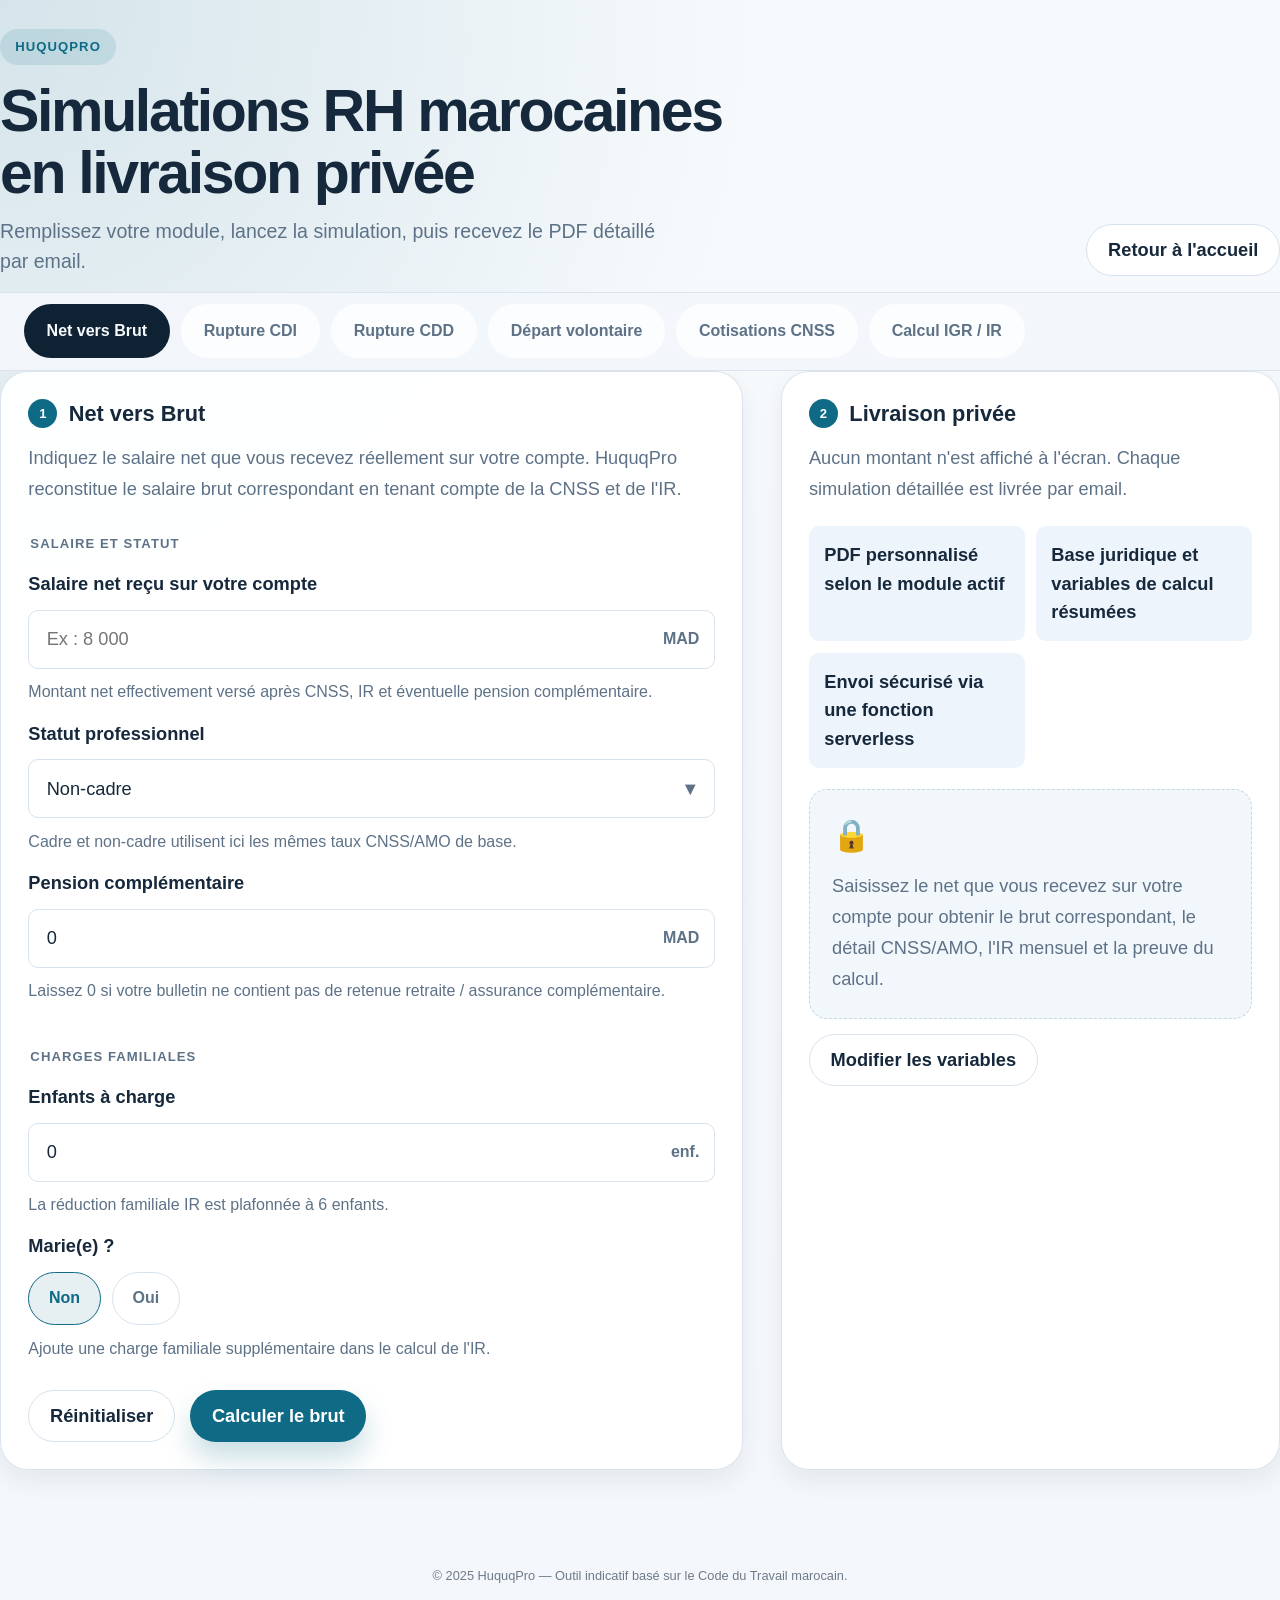
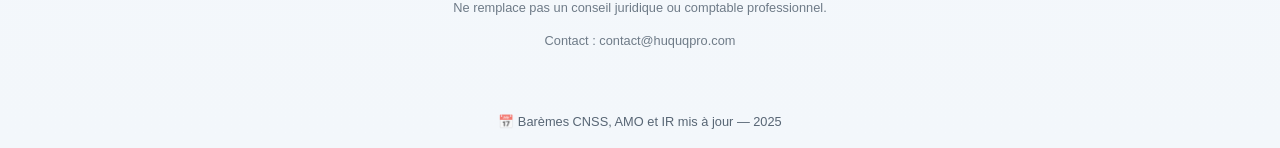
==== commit 40ec239a: "fix: accents, SEO, placeholders, aperçu résultats, footer contact" ====
--- a/app.html
+++ b/app.html
@@ -1,7 +1,7 @@
 <!DOCTYPE html>
 <html lang="fr">
 <head>
-  <meta charset="UTF-8" />
+  <meta charset="UTF-8">
   <meta name="viewport" content="width=device-width, initial-scale=1.0" />
   <title>HuquqPro | Calculatrices RH Maroc — Net/Brut, CDI, CDD, CNSS, IGR</title>
   <meta
@@ -16,7 +16,6 @@
       <div>
         <div class="header-badge">HuquqPro</div>
         <h1 class="site-title">Simulations RH marocaines en livraison privée</h1>
-        <p class="update-badge">📅 Barèmes mis à jour — 2026 (CNSS, AMO, IR en vigueur)</p>
         <p class="site-sub">
           Remplissez votre module, lancez la simulation, puis recevez le PDF détaillé par email.
         </p>
@@ -64,7 +63,7 @@
                     </select>
                     <span class="select-arrow" aria-hidden="true">▼</span>
                   </div>
-                  <span class="field-hint">Cadre et non-cadre utilisent ici les memes taux CNSS/AMO de base.</span>
+                  <span class="field-hint">Cadre et non-cadre utilisent ici les mêmes taux CNSS/AMO de base.</span>
                 </div>
               </div>
               <div class="field-row two-col section-gap">
@@ -84,12 +83,12 @@
               <legend class="field-legend">Charges familiales</legend>
               <div class="field-row two-col">
                 <div class="field">
-                  <label for="net2brut-enfants">Enfants a charge</label>
+                  <label for="net2brut-enfants">Enfants à charge</label>
                   <div class="input-wrap">
                     <input type="number" id="net2brut-enfants" placeholder="Ex : 2" min="0" max="6" value="0" />
                     <span class="input-unit">enf.</span>
                   </div>
-                  <span class="field-hint">La reduction familiale IR est plafonnée a 6 enfants.</span>
+                  <span class="field-hint">La réduction familiale IR est plafonnée à 6 enfants.</span>
                 </div>
                 <div class="field">
                   <label>Marie(e) ?</label>
@@ -97,7 +96,7 @@
                     <button type="button" class="toggle-btn active" id="net2brut-marie-non">Non</button>
                     <button type="button" class="toggle-btn" id="net2brut-marie-oui">Oui</button>
                   </div>
-                  <span class="field-hint">Ajoute une charge familiale supplementaire dans le calcul de l'IR.</span>
+                  <span class="field-hint">Ajoute une charge familiale supplémentaire dans le calcul de l'IR.</span>
                 </div>
               </div>
             </fieldset>
@@ -123,7 +122,7 @@
                   <label for="categorie">Statut professionnel</label>
                   <div class="select-wrap">
                     <select id="categorie" name="categorie" required>
-                      <option value="non-cadre">Employe / Ouvrier (non-cadre)</option>
+                      <option value="non-cadre">Employé / Ouvrier (non-cadre)</option>
                       <option value="cadre">Cadre ou assimilé</option>
                     </select>
                     <span class="select-arrow" aria-hidden="true">▼</span>
@@ -141,10 +140,10 @@
             </fieldset>
 
             <fieldset class="field-group">
-              <legend class="field-legend">Anciennete</legend>
-              <div class="field-row two-col">
-                <div class="field">
-                  <label for="années">Années complètes</label>
+              <legend class="field-legend">Ancienneté</legend>
+              <div class="field-row two-col">
+                <div class="field">
+                  <label for="annees">Années complètes</label>
                   <div class="input-wrap">
                     <input type="number" id="annees" name="annees" placeholder="Ex : 5" min="0" max="50" required />
                     <span class="input-unit">ans</span>
@@ -162,7 +161,7 @@
             </fieldset>
 
             <fieldset class="field-group">
-              <legend class="field-legend">Conditions de depart</legend>
+              <legend class="field-legend">Conditions de départ</legend>
               <div class="field-row two-col">
                 <div class="field">
                   <label for="conges">Congés payés restants</label>
@@ -178,16 +177,16 @@
                     <button type="button" class="toggle-btn active" id="abusif-non">Non</button>
                     <button type="button" class="toggle-btn" id="abusif-oui">Oui</button>
                   </div>
-                  <span class="field-hint">Depart sans motif valable ou procedure irrégulière</span>
+                  <span class="field-hint">Départ sans motif valable ou procédure irrégulière</span>
                 </div>
               </div>
 
               <div class="field-row two-col section-gap">
                 <div class="field">
                   <label>Période de préavis travaillée ?</label>
-                  <div class="toggle-group" role="group" aria-label="Periode de preavis travaillee">
-                    <button type="button" class="toggle-btn active" id="preavis-non">Oui</button>
-                    <button type="button" class="toggle-btn" id="preavis-oui">Non</button>
+                  <div class="toggle-group" role="group" aria-label="Période de préavis travaillée">
+                    <button type="button" class="toggle-btn active" id="preavis-non">Non</button>
+                    <button type="button" class="toggle-btn" id="preavis-oui">Oui</button>
                   </div>
                   <span class="field-hint">Si le préavis n'a pas été travaillé, l'indemnité est ajoutée au calcul.</span>
                 </div>
@@ -220,7 +219,7 @@
                   </div>
                 </div>
                 <div class="field">
-                  <label for="cdd-total-duree">Duree totale du CDD</label>
+                  <label for="cdd-total-duree">Durée totale du CDD</label>
                   <div class="input-wrap">
                     <input type="number" id="cdd-total-duree" placeholder="Ex : 12" min="1" max="24" required />
                     <span class="input-unit">mois</span>
@@ -239,7 +238,7 @@
                 <div class="field">
                   <label for="cdd-conges">Congés payés restants</label>
                   <div class="input-wrap">
-                    <input type="number" id="cdd-conges" placeholder="0" min="0" step="0.5" value="0" />
+                    <input type="number" id="cdd-conges" placeholder="Ex : 12" min="0" step="0.5" value="0" />
                     <span class="input-unit">jours</span>
                   </div>
                 </div>
@@ -253,7 +252,7 @@
                   <label>À l'initiative de ?</label>
                   <div class="toggle-group" role="group" aria-label="Initiative de rupture CDD">
                     <button type="button" class="toggle-btn active" id="cdd-init-employeur">Employeur</button>
-                    <button type="button" class="toggle-btn" id="cdd-init-employe">Employe</button>
+                    <button type="button" class="toggle-btn" id="cdd-init-employe">Employé</button>
                   </div>
                 </div>
               </div>
@@ -270,7 +269,7 @@
       <div class="module-panel" id="panel-depart">
         <section class="card-section module-card-panel">
           <h2 class="panel-label" data-step="1">Départ volontaire</h2>
-          <p class="panel-copy">Simulez les effets d'une démission ou d'un depart a la retraite avec livraison privée par email.</p>
+          <p class="panel-copy">Simulez les effets d'une démission ou d'un départ à la retraite avec livraison privée par email.</p>
 
           <form id="calc-form-depart" novalidate>
             <fieldset class="field-group">
@@ -284,7 +283,7 @@
                   </div>
                 </div>
                 <div class="field">
-                  <label for="depart-categorie">Categorie</label>
+                  <label for="depart-categorie">Catégorie</label>
                   <div class="select-wrap">
                     <select id="depart-categorie" required>
                       <option value="non-cadre">Non-cadre</option>
@@ -296,9 +295,9 @@
               </div>
               <div class="field-row two-col section-gap">
                 <div class="field">
-                  <label for="depart-années">Années complètes</label>
-                  <div class="input-wrap">
-                    <input type="number" id="depart-années" placeholder="0" min="0" value="0" required />
+                  <label for="depart-annees">Années complètes</label>
+                  <div class="input-wrap">
+                    <input type="number" id="depart-annees" placeholder="Ex : 8" min="0" value="0" required />
                     <span class="input-unit">ans</span>
                   </div>
                 </div>
@@ -313,15 +312,15 @@
             </fieldset>
 
             <fieldset class="field-group">
-              <legend class="field-legend">Depart</legend>
-              <div class="field-row two-col">
-                <div class="field">
-                  <label for="depart-motif">Motif de depart</label>
+              <legend class="field-legend">Départ</legend>
+              <div class="field-row two-col">
+                <div class="field">
+                  <label for="depart-motif">Motif de départ</label>
                   <div class="select-wrap">
                     <select id="depart-motif" required>
-                      <option value="démission">Démission</option>
-                      <option value="retraite_legale">Depart a la retraite légale</option>
-                      <option value="retraite_anticipee">Retraite anticipee (employeur)</option>
+                      <option value="demission">Démission</option>
+                      <option value="retraite_legale">Départ à la retraite légale</option>
+                      <option value="retraite_anticipee">Retraite anticipée (employeur)</option>
                     </select>
                     <span class="select-arrow" aria-hidden="true">▼</span>
                   </div>
@@ -329,7 +328,7 @@
                 <div class="field">
                   <label for="depart-conges">Congés payés restants</label>
                   <div class="input-wrap">
-                    <input type="number" id="depart-conges" placeholder="0" min="0" step="0.5" value="0" />
+                    <input type="number" id="depart-conges" placeholder="Ex : 12" min="0" step="0.5" value="0" />
                     <span class="input-unit">jours</span>
                   </div>
                 </div>
@@ -338,7 +337,7 @@
 
             <div class="form-actions">
               <button type="button" class="btn-reset" id="btn-reset-depart">Réinitialiser</button>
-              <button type="submit" class="btn-calculate" id="btn-calculate-depart">Calculer le depart</button>
+              <button type="submit" class="btn-calculate" id="btn-calculate-depart">Calculer le départ</button>
             </div>
           </form>
         </section>
@@ -347,7 +346,7 @@
       <div class="module-panel" id="panel-cnss">
         <section class="card-section module-card-panel">
           <h2 class="panel-label" data-step="1">Cotisations CNSS</h2>
-          <p class="panel-copy">Calculez les charges sociales salariales et patronales, puis livrez le detail complet par email.</p>
+          <p class="panel-copy">Calculez les charges sociales salariales et patronales, puis livrez le détail complet par email.</p>
 
           <form id="calc-form-cnss" novalidate>
             <fieldset class="field-group">
@@ -361,7 +360,7 @@
                   </div>
                 </div>
                 <div class="field">
-                  <label for="cnss-employes">Nombre de salaries</label>
+                  <label for="cnss-employes">Nombre de salariés</label>
                   <div class="input-wrap">
                     <input type="number" id="cnss-employes" placeholder="Ex : 3" min="1" value="1" required />
                     <span class="input-unit">sal.</span>
@@ -381,7 +380,7 @@
       <div class="module-panel" id="panel-igr">
         <section class="card-section module-card-panel">
           <h2 class="panel-label" data-step="1">Calcul IGR / IR</h2>
-          <p class="panel-copy">Simulez le prelevement IR mensuel et recevez une fiche privee de calcul en PDF.</p>
+          <p class="panel-copy">Simulez le prélèvement IR mensuel et recevez une fiche privée de calcul en PDF.</p>
 
           <form id="calc-form-igr" novalidate>
             <fieldset class="field-group">
@@ -419,9 +418,9 @@
               <legend class="field-legend">Charges familiales</legend>
               <div class="field-row two-col">
                 <div class="field">
-                  <label for="igr-enfants">Enfants a charge</label>
-                  <div class="input-wrap">
-                    <input type="number" id="igr-enfants" placeholder="0" min="0" max="6" value="0" />
+                  <label for="igr-enfants">Enfants à charge</label>
+                  <div class="input-wrap">
+                    <input type="number" id="igr-enfants" placeholder="Ex : 2" min="0" max="6" value="0" />
                     <span class="input-unit">enf.</span>
                   </div>
                 </div>
@@ -466,7 +465,7 @@
       <form class="email-form-container hidden" id="lead-form" novalidate>
         <div class="email-form-card" id="lead-gate">
           <h3 class="ef-title">Recevoir votre simulation par email</h3>
-          <p class="ef-subtitle">Module prepare : <strong id="lead-module-name">Net vers Brut</strong></p>
+          <p class="ef-subtitle">Module préparé : <strong id="lead-module-name">Net vers Brut</strong></p>
           <input type="hidden" id="lead-module" />
 
           <div class="ef-field">
@@ -487,7 +486,7 @@
           </div>
 
           <div class="ef-status" id="lead-status"></div>
-          <p class="ef-legal">Votre adresse sert uniquement a l'envoi de la simulation demandee.</p>
+          <p class="ef-legal">Votre adresse sert uniquement à l'envoi de la simulation demandée.</p>
         </div>
       </form>
 
@@ -497,21 +496,16 @@
     </aside>
   </main>
 
-  <footer class="site-footer">
-    <div class="shell footer-inner">
-      <div class="footer-legal">
-        <p>© 2026 HuquqPro — Outil indicatif basé sur le Code du Travail marocain.</p>
-        <p>Ne remplace pas un conseil juridique ou comptable professionnel.</p>
-        <p>Contact : <a href="mailto:rafael.pullian@gmail.com">contact@huquqpro.com</a></p>
-        <p style="margin-top:0.5rem;font-size:0.8rem;opacity:0.7;">📅 Barèmes CNSS, AMO et IR mis à jour — 2026</p>
-      </div>
-      <a class="footer-link" href="index.html">Retour au site de présentation</a>
-    </div>
+  <footer style="text-align:center;padding:2rem 1rem;font-size:0.8rem;opacity:0.6;">
+    <p>© 2025 HuquqPro — Outil indicatif basé sur le Code du Travail marocain.</p>
+    <p>Ne remplace pas un conseil juridique ou comptable professionnel.</p>
+    <p>Contact : <a href="mailto:contact@huquqpro.com">contact@huquqpro.com</a></p>
   </footer>
 
   <script src="js/calculator.js" defer></script>
   <script src="js/router.js" defer></script>
   <script src="js/ui.js" defer></script>
   <script src="js/email.js" defer></script>
+  <p style="text-align:center;font-size:0.8rem;opacity:0.7;margin:1rem 0;"> 📅 Barèmes CNSS, AMO et IR mis à jour — 2025 </p>
 </body>
 </html>
--- a/css/style.css
+++ b/css/style.css
@@ -648,33 +648,24 @@
 
 .result-preview {
   background: rgba(255, 255, 255, 0.05);
-  border-left: 3px solid var(--accent);
-  padding: clamp(0.75rem, 0.6rem + 0.5vw, 1rem) 1.2rem;
-  border-radius: var(--radius-sm);
-  margin-top: var(--space-sm);
-  margin-bottom: 0;
+  border-left: 3px solid var(--accent, #c9a96e);
+  padding: 1rem 1.2rem;
+  border-radius: 6px;
+  margin-bottom: 1.2rem;
 }
 
 .result-preview p {
   margin: 0.3rem 0;
-  color: var(--text);
-  line-height: 1.6;
 }
 
 .result-preview strong {
-  color: var(--accent);
+  color: var(--accent, #c9a96e);
   font-size: 1.1rem;
 }
 
 .result-hint {
-  font-size: var(--text-sm);
+  font-size: 0.85rem;
   opacity: 0.7;
-}
-
-.result-preview p + p {
-  margin-top: calc(var(--space-2xs) / 2);
-  color: var(--muted);
-  font-size: var(--text-sm);
 }
 
 .email-form-container {
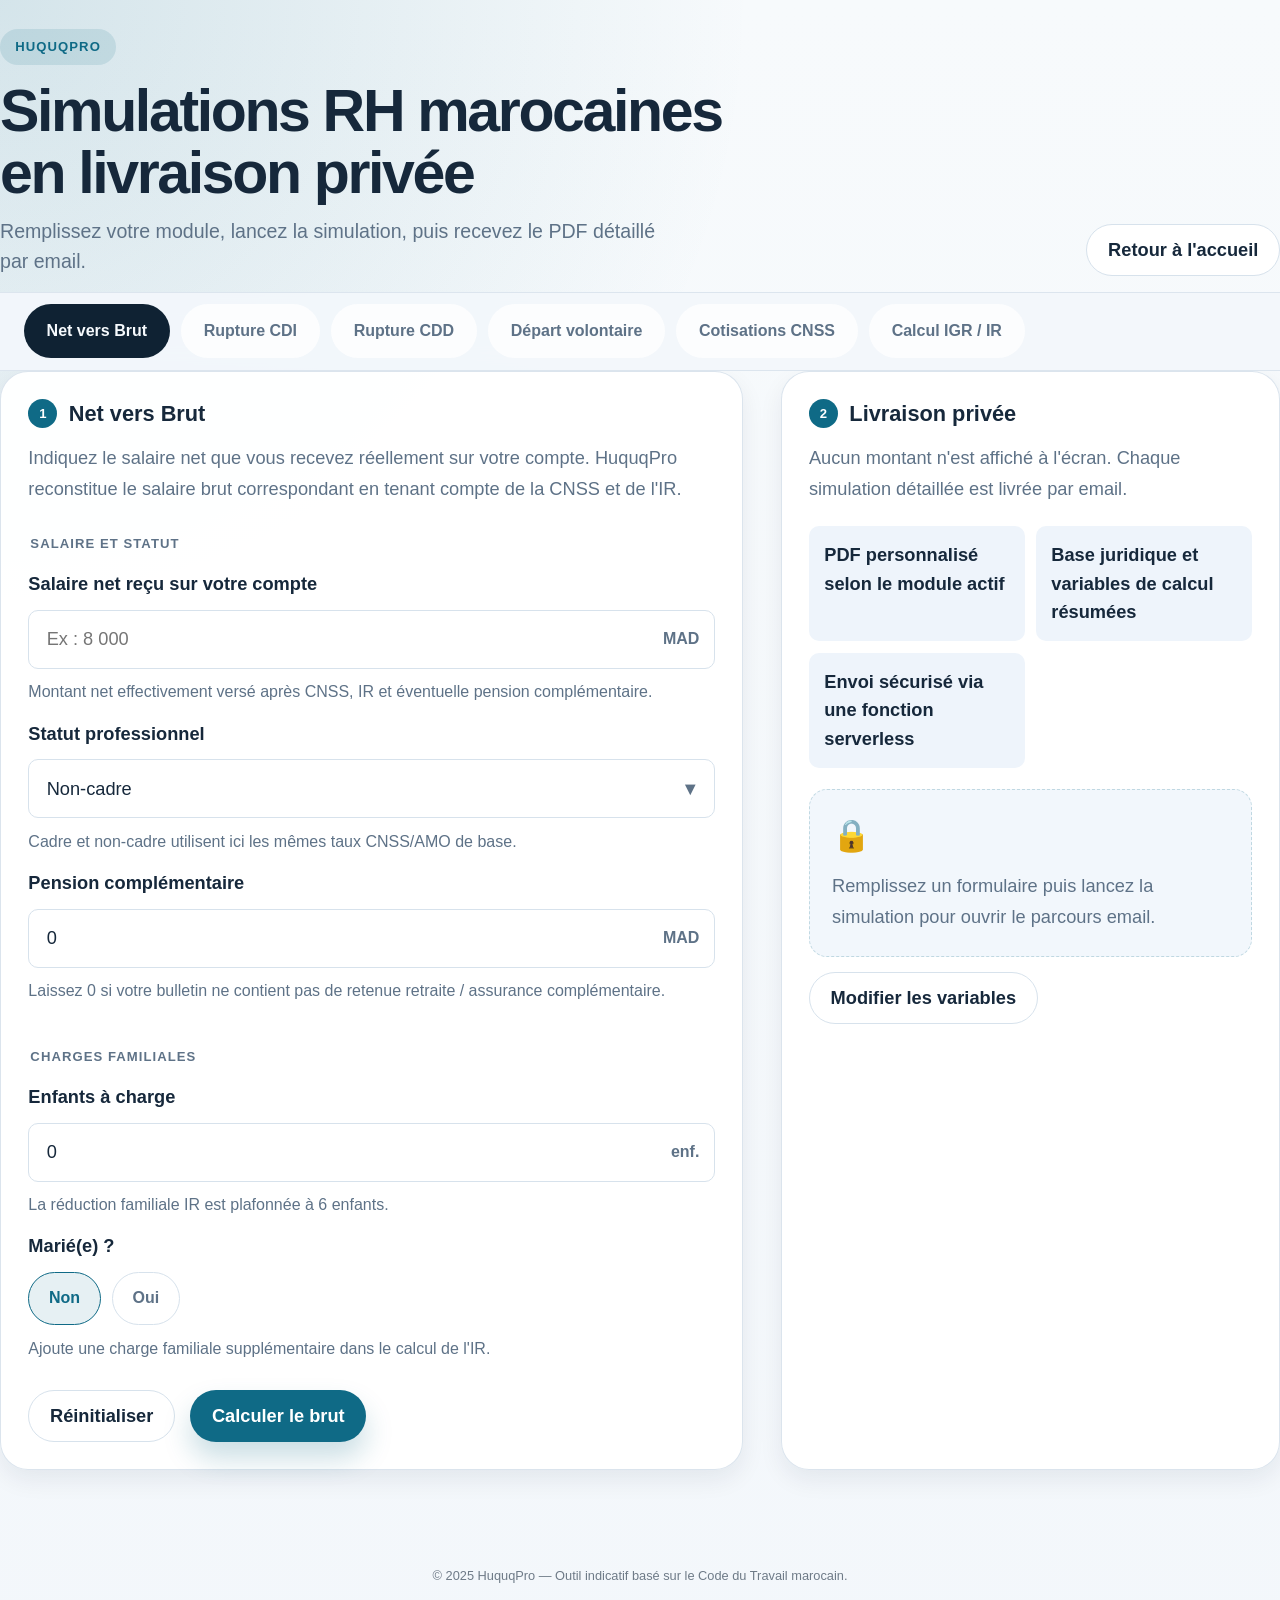
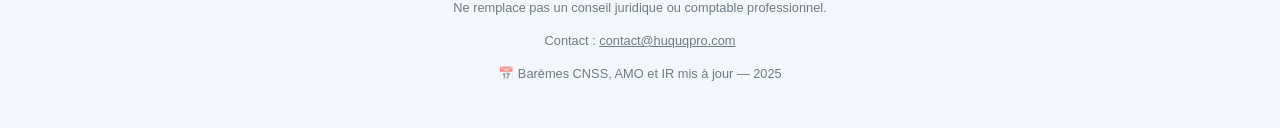
==== commit b8729f67: "update: latest changes" ====
--- a/app.html
+++ b/app.html
@@ -9,6 +9,19 @@
     content="Simulez vos indemnités de licenciement, cotisations CNSS, IR et salaire brut selon le Code du travail marocain. Résultats envoyés en PDF par email."
   />
   <link rel="stylesheet" href="css/style.css" />
+  <style>
+    .result-preview {
+      background: rgba(255,255,255,0.05);
+      border-left: 3px solid var(--accent, #c9a96e);
+      padding: 1rem 1.2rem;
+      border-radius: 6px;
+      margin-bottom: 1.2rem;
+    }
+    .result-preview p { margin: 0.3rem 0; }
+    .result-preview strong { color: var(--accent, #c9a96e); font-size: 1.1rem; }
+    .result-hint { font-size: 0.85rem; opacity: 0.7; }
+    .hidden { display: none !important; }
+  </style>
 </head>
 <body class="app-page">
   <header class="site-header app-header">
@@ -91,7 +104,7 @@
                   <span class="field-hint">La réduction familiale IR est plafonnée à 6 enfants.</span>
                 </div>
                 <div class="field">
-                  <label>Marie(e) ?</label>
+                  <label>Marié(e) ?</label>
                   <div class="toggle-group" role="group" aria-label="Situation matrimoniale net vers brut">
                     <button type="button" class="toggle-btn active" id="net2brut-marie-non">Non</button>
                     <button type="button" class="toggle-btn" id="net2brut-marie-oui">Oui</button>
@@ -425,7 +438,7 @@
                   </div>
                 </div>
                 <div class="field">
-                  <label>Marie(e) ?</label>
+                  <label>Marié(e) ?</label>
                   <div class="toggle-group" role="group" aria-label="Situation matrimoniale">
                     <button type="button" class="toggle-btn active" id="igr-marie-non">Non</button>
                     <button type="button" class="toggle-btn" id="igr-marie-oui">Oui</button>
@@ -499,13 +512,32 @@
   <footer style="text-align:center;padding:2rem 1rem;font-size:0.8rem;opacity:0.6;">
     <p>© 2025 HuquqPro — Outil indicatif basé sur le Code du Travail marocain.</p>
     <p>Ne remplace pas un conseil juridique ou comptable professionnel.</p>
-    <p>Contact : <a href="mailto:contact@huquqpro.com">contact@huquqpro.com</a></p>
+    <p>Contact : <a href="mailto:contact@huquqpro.com" style="color:inherit;text-decoration:underline;">contact@huquqpro.com</a></p>
+    <p style="margin-top:0.6rem;">📅 Barèmes CNSS, AMO et IR mis à jour — 2025</p>
   </footer>
 
+  <script>
+    // Inject partial result preview before the email form opens
+    // Called by calculator.js via window.showResultPreview(module, value, label, hint)
+    window.showResultPreview = function(module, value, label, hint) {
+      const preview = document.getElementById('result-preview');
+      const placeholder = document.getElementById('delivery-placeholder');
+      if (!preview) return;
+      preview.innerHTML =
+        '<p>✅ ' + label + ' : <strong>' + value + ' MAD</strong></p>' +
+        '<p class="result-hint">📄 ' + hint + ' → par email</p>';
+      preview.classList.remove('hidden');
+      if (placeholder) placeholder.classList.add('hidden');
+    };
+
+    window.hideResultPreview = function() {
+      const preview = document.getElementById('result-preview');
+      const placeholder = document.getElementById('delivery-placeholder');
+      if (preview) preview.classList.add('hidden');
+      if (placeholder) placeholder.classList.remove('hidden');
+    };
+  </script>
   <script src="js/calculator.js" defer></script>
   <script src="js/router.js" defer></script>
-  <script src="js/ui.js" defer></script>
-  <script src="js/email.js" defer></script>
-  <p style="text-align:center;font-size:0.8rem;opacity:0.7;margin:1rem 0;"> 📅 Barèmes CNSS, AMO et IR mis à jour — 2025 </p>
 </body>
-</html>
+</html>
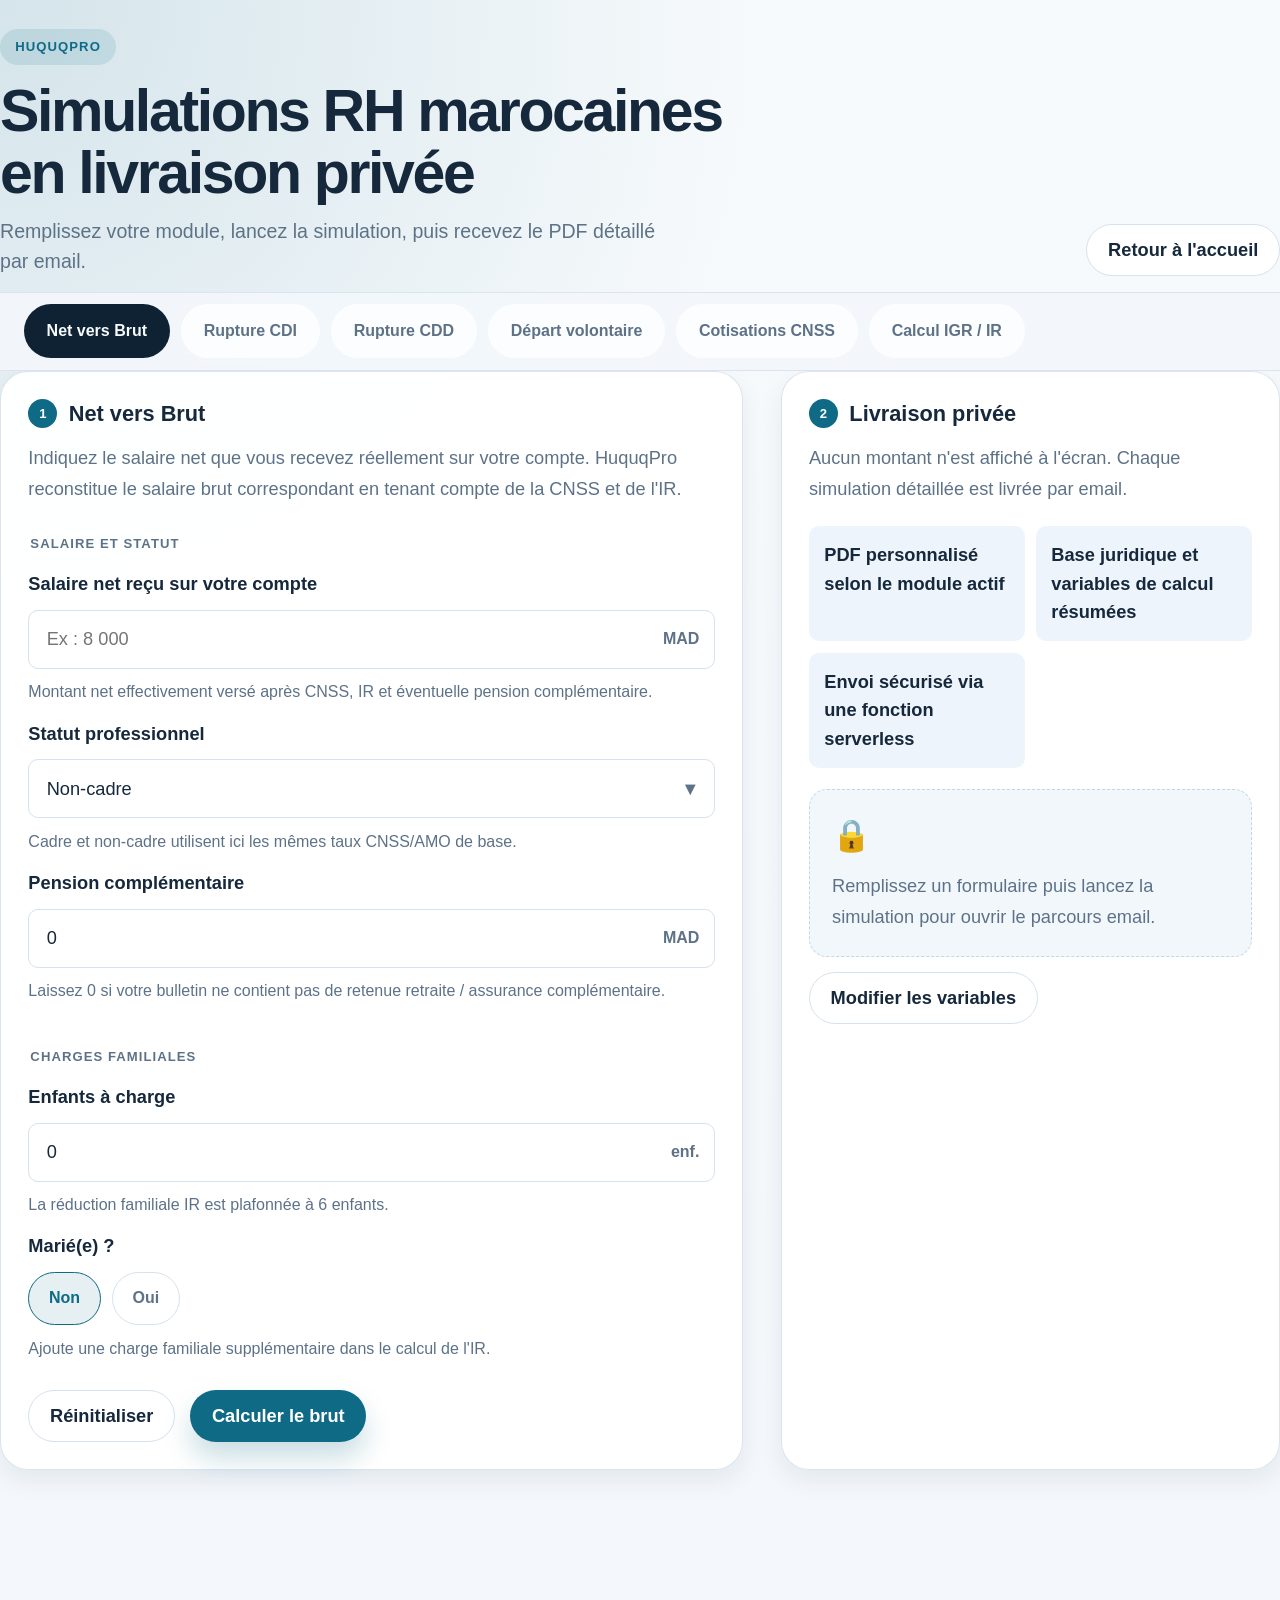
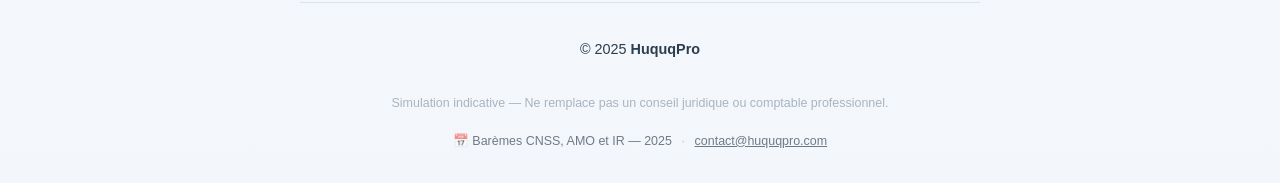
==== commit c310a30c: "fix: footer redesign, sticky menu mobile, accents index.html" ====
--- a/app.html
+++ b/app.html
@@ -509,11 +509,16 @@
     </aside>
   </main>
 
-  <footer style="text-align:center;padding:2rem 1rem;font-size:0.8rem;opacity:0.6;">
-    <p>© 2025 HuquqPro — Outil indicatif basé sur le Code du Travail marocain.</p>
-    <p>Ne remplace pas un conseil juridique ou comptable professionnel.</p>
-    <p>Contact : <a href="mailto:contact@huquqpro.com" style="color:inherit;text-decoration:underline;">contact@huquqpro.com</a></p>
-    <p style="margin-top:0.6rem;">📅 Barèmes CNSS, AMO et IR mis à jour — 2025</p>
+  <footer class="site-footer">
+    <div class="footer-inner">
+      <p class="footer-brand">© 2025 <strong>HuquqPro</strong></p>
+      <p class="footer-legal">Simulation indicative — Ne remplace pas un conseil juridique ou comptable professionnel.</p>
+      <div class="footer-meta">
+        <span>📅 Barèmes CNSS, AMO et IR — 2025</span>
+        <span class="footer-sep">·</span>
+        <a href="mailto:contact@huquqpro.com">contact@huquqpro.com</a>
+      </div>
+    </div>
   </footer>
 
   <script>
--- a/css/style.css
+++ b/css/style.css
@@ -300,14 +300,25 @@
 }
 
 .module-tabs-wrap {
-  position: sticky;
-  top: 0;
-  z-index: 20;
+  position: static;
   padding: var(--space-xs) 0;
   background: rgba(243, 247, 251, 0.94);
   backdrop-filter: blur(14px);
   border-top: 1px solid rgba(215, 226, 236, 0.8);
   border-bottom: 1px solid rgba(215, 226, 236, 0.8);
+}
+
+@media (min-width: 768px) {
+  .module-tabs-wrap {
+    position: sticky;
+    top: 0;
+    z-index: 100;
+  }
+}
+@media (max-width: 767px) {
+  .module-tabs-wrap {
+    position: static;
+  }
 }
 
 .module-tabs {
@@ -864,3 +875,41 @@
     gap: var(--space-2xl);
   }
 }
+
+.site-footer {
+  border-top: 1px solid rgba(255,255,255,0.08);
+  margin-top: 3rem;
+  padding: 2rem 1rem;
+}
+.footer-inner {
+  max-width: 680px;
+  margin: 0 auto;
+  text-align: center;
+  display: flex;
+  flex-direction: column;
+  gap: 0.4rem;
+}
+.footer-brand {
+  font-size: 0.9rem;
+  opacity: 0.9;
+}
+.footer-legal {
+  font-size: 0.78rem;
+  opacity: 0.5;
+}
+.footer-meta {
+  font-size: 0.78rem;
+  opacity: 0.6;
+  display: flex;
+  align-items: center;
+  justify-content: center;
+  gap: 0.6rem;
+  flex-wrap: wrap;
+}
+.footer-meta a {
+  color: inherit;
+  text-decoration: underline;
+}
+.footer-sep {
+  opacity: 0.4;
+}
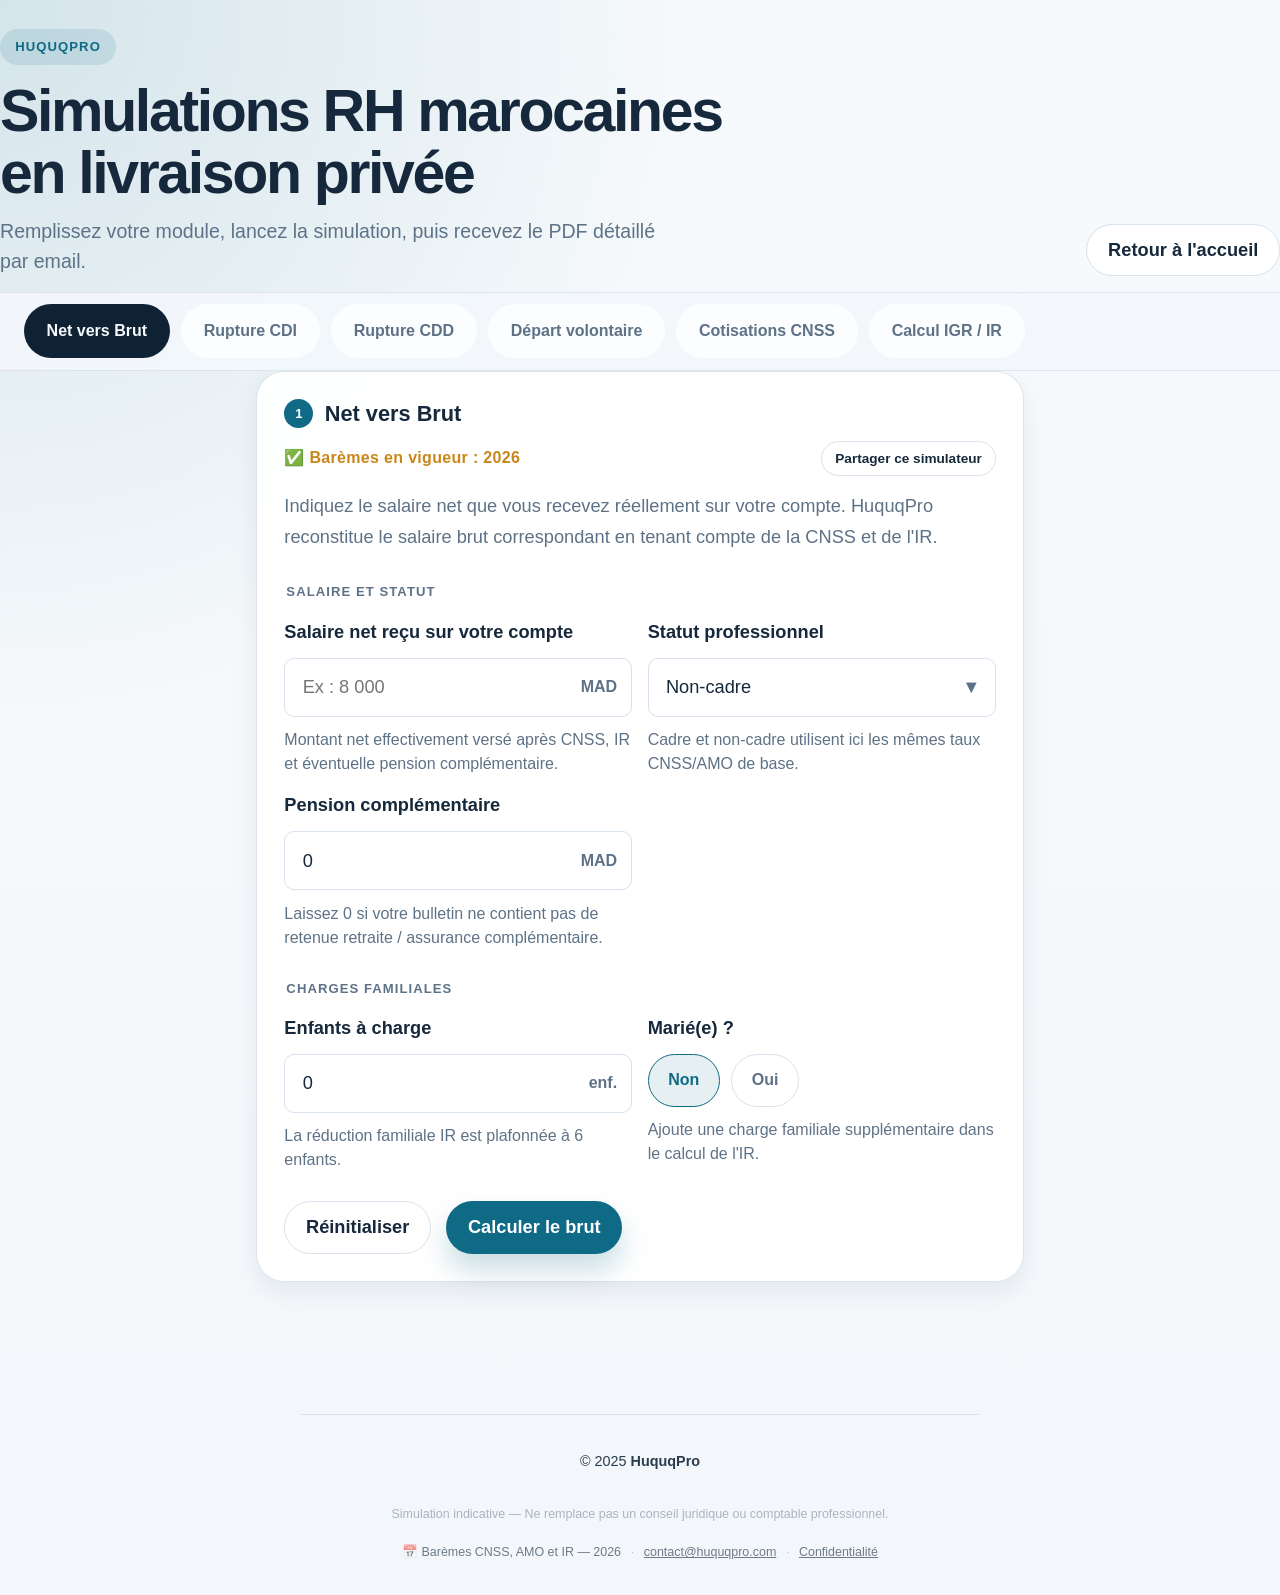
==== commit 097ad410: "style(mobile): implement accordions for long forms and final UI pass" ====
--- a/app.html
+++ b/app.html
@@ -53,6 +53,10 @@
       <div class="module-panel active" id="panel-net2brut">
         <section class="card-section module-card-panel">
           <h2 class="panel-label" data-step="1">Net vers Brut</h2>
+          <div style="display: flex; align-items: center; justify-content: space-between; flex-wrap: wrap; gap: 0.5rem; margin-top: 0.8rem;">
+            <div class="update-badge" style="margin: 0;">✅ Barèmes en vigueur : 2026</div>
+            <button type="button" class="btn-secondary share-btn" style="min-height: 2.2rem; padding: 0 0.8rem; font-size: 0.85rem;" onclick="navigator.clipboard.writeText(window.location.href); this.textContent='Lien copié ✓'; setTimeout(()=>this.textContent='Partager ce simulateur',2000);">Partager ce simulateur</button>
+          </div>
           <p class="panel-copy">Indiquez le salaire net que vous recevez réellement sur votre compte. HuquqPro reconstitue le salaire brut correspondant en tenant compte de la CNSS et de l'IR.</p>
 
           <form id="calc-form-net2brut" novalidate>
@@ -125,87 +129,98 @@
       <div class="module-panel" id="panel-cdi">
         <section class="card-section module-card-panel">
           <h2 class="panel-label" data-step="1">Rupture CDI</h2>
+          <div style="display: flex; align-items: center; justify-content: space-between; flex-wrap: wrap; gap: 0.5rem; margin-top: 0.8rem;">
+            <div class="update-badge" style="margin: 0;">✅ Barèmes en vigueur : 2026</div>
+            <button type="button" class="btn-secondary share-btn" style="min-height: 2.2rem; padding: 0 0.8rem; font-size: 0.85rem;" onclick="navigator.clipboard.writeText(window.location.href); this.textContent='Lien copié ✓'; setTimeout(()=>this.textContent='Partager ce simulateur',2000);">Partager ce simulateur</button>
+          </div>
           <p class="panel-copy">Renseignez les variables de rupture. Le détail chiffré sera masqué à l'écran et envoyé uniquement par email.</p>
 
           <form id="calc-form" novalidate>
-            <fieldset class="field-group">
-              <legend class="field-legend">Contrat et salaire</legend>
-              <div class="field-row two-col">
-                <div class="field">
-                  <label for="categorie">Statut professionnel</label>
-                  <div class="select-wrap">
-                    <select id="categorie" name="categorie" required>
-                      <option value="non-cadre">Employé / Ouvrier (non-cadre)</option>
-                      <option value="cadre">Cadre ou assimilé</option>
-                    </select>
-                    <span class="select-arrow" aria-hidden="true">▼</span>
-                  </div>
-                </div>
-                <div class="field">
-                  <label for="salaire">Salaire mensuel brut</label>
-                  <div class="input-wrap">
-                    <input type="number" id="salaire" name="salaire" placeholder="Ex : 12 000" min="1" step="0.01" required />
-                    <span class="input-unit">MAD</span>
-                  </div>
-                  <span class="field-hint">Salaire brut hors primes variables</span>
-                </div>
-              </div>
-            </fieldset>
-
-            <fieldset class="field-group">
-              <legend class="field-legend">Ancienneté</legend>
-              <div class="field-row two-col">
-                <div class="field">
-                  <label for="annees">Années complètes</label>
-                  <div class="input-wrap">
-                    <input type="number" id="annees" name="annees" placeholder="Ex : 5" min="0" max="50" required />
-                    <span class="input-unit">ans</span>
-                  </div>
-                </div>
-                <div class="field">
-                  <label for="mois">Mois supplémentaires</label>
-                  <div class="input-wrap">
-                    <input type="number" id="mois" name="mois" placeholder="Ex : 3" min="0" max="11" value="0" required />
-                    <span class="input-unit">mois</span>
-                  </div>
-                </div>
-              </div>
-              <div class="anciennete-display" id="anciennete-display">0 mois</div>
-            </fieldset>
-
-            <fieldset class="field-group">
-              <legend class="field-legend">Conditions de départ</legend>
-              <div class="field-row two-col">
-                <div class="field">
-                  <label for="conges">Congés payés restants</label>
-                  <div class="input-wrap">
-                    <input type="number" id="conges" name="conges" placeholder="Ex : 12" min="0" step="0.5" value="0" />
-                    <span class="input-unit">jours</span>
-                  </div>
-                  <span class="field-hint">Reliquat de congés non pris</span>
-                </div>
-                <div class="field">
-                  <label>Licenciement abusif ?</label>
-                  <div class="toggle-group" role="group" aria-label="Licenciement abusif">
-                    <button type="button" class="toggle-btn active" id="abusif-non">Non</button>
-                    <button type="button" class="toggle-btn" id="abusif-oui">Oui</button>
-                  </div>
-                  <span class="field-hint">Départ sans motif valable ou procédure irrégulière</span>
-                </div>
-              </div>
-
-              <div class="field-row two-col section-gap">
-                <div class="field">
-                  <label>Période de préavis travaillée ?</label>
-                  <div class="toggle-group" role="group" aria-label="Période de préavis travaillée">
-                    <button type="button" class="toggle-btn active" id="preavis-non">Non</button>
-                    <button type="button" class="toggle-btn" id="preavis-oui">Oui</button>
-                  </div>
-                  <span class="field-hint">Si le préavis n'a pas été travaillé, l'indemnité est ajoutée au calcul.</span>
-                </div>
-                <div class="field"></div>
-              </div>
-            </fieldset>
+            <details class="field-group mobile-accordion" open>
+              <summary class="accordion-header">
+                <span class="field-legend" style="margin:0;">Contrat, Salaire & Ancienneté</span>
+                <span class="accordion-icon" aria-hidden="true">▼</span>
+              </summary>
+              <div class="accordion-content">
+                <div class="field-row two-col">
+                  <div class="field">
+                    <label for="categorie">Statut professionnel</label>
+                    <div class="select-wrap">
+                      <select id="categorie" name="categorie" required>
+                        <option value="non-cadre">Employé / Ouvrier (non-cadre)</option>
+                        <option value="cadre">Cadre ou assimilé</option>
+                      </select>
+                      <span class="select-arrow" aria-hidden="true">▼</span>
+                    </div>
+                  </div>
+                  <div class="field">
+                    <label for="salaire">Salaire mensuel brut</label>
+                    <div class="input-wrap">
+                      <input type="number" id="salaire" name="salaire" placeholder="Ex : 12 000" min="1" step="0.01" required />
+                      <span class="input-unit">MAD</span>
+                    </div>
+                    <span class="field-hint">Salaire brut hors primes variables</span>
+                  </div>
+                </div>
+
+                <div class="field-row two-col" style="margin-top: var(--space-sm);">
+                  <div class="field">
+                    <label for="annees">Années complètes</label>
+                    <div class="input-wrap">
+                      <input type="number" id="annees" name="annees" placeholder="Ex : 5" min="0" max="50" required />
+                      <span class="input-unit">ans</span>
+                    </div>
+                  </div>
+                  <div class="field">
+                    <label for="mois">Mois supplémentaires</label>
+                    <div class="input-wrap">
+                      <input type="number" id="mois" name="mois" placeholder="Ex : 3" min="0" max="11" value="0" required />
+                      <span class="input-unit">mois</span>
+                    </div>
+                  </div>
+                </div>
+                <div class="anciennete-display" id="anciennete-display">0 mois</div>
+              </div>
+            </details>
+
+            <details class="field-group mobile-accordion" open>
+              <summary class="accordion-header">
+                <span class="field-legend" style="margin:0;">Conditions de départ</span>
+                <span class="accordion-icon" aria-hidden="true">▼</span>
+              </summary>
+              <div class="accordion-content">
+                <div class="field-row two-col">
+                  <div class="field">
+                    <label for="conges">Congés payés restants</label>
+                    <div class="input-wrap">
+                      <input type="number" id="conges" name="conges" placeholder="Ex : 12" min="0" step="0.5" value="0" />
+                      <span class="input-unit">jours</span>
+                    </div>
+                    <span class="field-hint">Reliquat de congés non pris</span>
+                  </div>
+                  <div class="field">
+                    <label>Licenciement abusif ?</label>
+                    <div class="toggle-group" role="group" aria-label="Licenciement abusif">
+                      <button type="button" class="toggle-btn active" id="abusif-non">Non</button>
+                      <button type="button" class="toggle-btn" id="abusif-oui">Oui</button>
+                    </div>
+                    <span class="field-hint">Départ sans motif valable ou procédure irrégulière</span>
+                  </div>
+                </div>
+
+                <div class="field-row two-col section-gap">
+                  <div class="field">
+                    <label>Période de préavis travaillée ?</label>
+                    <div class="toggle-group" role="group" aria-label="Période de préavis travaillée">
+                      <button type="button" class="toggle-btn active" id="preavis-non">Non</button>
+                      <button type="button" class="toggle-btn" id="preavis-oui">Oui</button>
+                    </div>
+                    <span class="field-hint">Si le préavis n'a pas été travaillé, l'indemnité est ajoutée au calcul.</span>
+                  </div>
+                  <div class="field"></div>
+                </div>
+              </div>
+            </details>
 
             <div class="form-actions">
               <button type="button" class="btn-reset" id="btn-reset">Réinitialiser</button>
@@ -218,6 +233,10 @@
       <div class="module-panel" id="panel-cdd">
         <section class="card-section module-card-panel">
           <h2 class="panel-label" data-step="1">Rupture CDD</h2>
+          <div style="display: flex; align-items: center; justify-content: space-between; flex-wrap: wrap; gap: 0.5rem; margin-top: 0.8rem;">
+            <div class="update-badge" style="margin: 0;">✅ Barèmes en vigueur : 2026</div>
+            <button type="button" class="btn-secondary share-btn" style="min-height: 2.2rem; padding: 0 0.8rem; font-size: 0.85rem;" onclick="navigator.clipboard.writeText(window.location.href); this.textContent='Lien copié ✓'; setTimeout(()=>this.textContent='Partager ce simulateur',2000);">Partager ce simulateur</button>
+          </div>
           <p class="panel-copy">Obtenez un PDF privé pour estimer les salaires restants et congés en cas de rupture anticipée.</p>
 
           <form id="calc-form-cdd" novalidate>
@@ -282,6 +301,10 @@
       <div class="module-panel" id="panel-depart">
         <section class="card-section module-card-panel">
           <h2 class="panel-label" data-step="1">Départ volontaire</h2>
+          <div style="display: flex; align-items: center; justify-content: space-between; flex-wrap: wrap; gap: 0.5rem; margin-top: 0.8rem;">
+            <div class="update-badge" style="margin: 0;">✅ Barèmes en vigueur : 2026</div>
+            <button type="button" class="btn-secondary share-btn" style="min-height: 2.2rem; padding: 0 0.8rem; font-size: 0.85rem;" onclick="navigator.clipboard.writeText(window.location.href); this.textContent='Lien copié ✓'; setTimeout(()=>this.textContent='Partager ce simulateur',2000);">Partager ce simulateur</button>
+          </div>
           <p class="panel-copy">Simulez les effets d'une démission ou d'un départ à la retraite avec livraison privée par email.</p>
 
           <form id="calc-form-depart" novalidate>
@@ -359,6 +382,10 @@
       <div class="module-panel" id="panel-cnss">
         <section class="card-section module-card-panel">
           <h2 class="panel-label" data-step="1">Cotisations CNSS</h2>
+          <div style="display: flex; align-items: center; justify-content: space-between; flex-wrap: wrap; gap: 0.5rem; margin-top: 0.8rem;">
+            <div class="update-badge" style="margin: 0;">✅ Barèmes en vigueur : 2026</div>
+            <button type="button" class="btn-secondary share-btn" style="min-height: 2.2rem; padding: 0 0.8rem; font-size: 0.85rem;" onclick="navigator.clipboard.writeText(window.location.href); this.textContent='Lien copié ✓'; setTimeout(()=>this.textContent='Partager ce simulateur',2000);">Partager ce simulateur</button>
+          </div>
           <p class="panel-copy">Calculez les charges sociales salariales et patronales, puis livrez le détail complet par email.</p>
 
           <form id="calc-form-cnss" novalidate>
@@ -393,6 +420,10 @@
       <div class="module-panel" id="panel-igr">
         <section class="card-section module-card-panel">
           <h2 class="panel-label" data-step="1">Calcul IGR / IR</h2>
+          <div style="display: flex; align-items: center; justify-content: space-between; flex-wrap: wrap; gap: 0.5rem; margin-top: 0.8rem;">
+            <div class="update-badge" style="margin: 0;">✅ Barèmes en vigueur : 2026</div>
+            <button type="button" class="btn-secondary share-btn" style="min-height: 2.2rem; padding: 0 0.8rem; font-size: 0.85rem;" onclick="navigator.clipboard.writeText(window.location.href); this.textContent='Lien copié ✓'; setTimeout(()=>this.textContent='Partager ce simulateur',2000);">Partager ce simulateur</button>
+          </div>
           <p class="panel-copy">Simulez le prélèvement IR mensuel et recevez une fiche privée de calcul en PDF.</p>
 
           <form id="calc-form-igr" novalidate>
@@ -514,9 +545,11 @@
       <p class="footer-brand">© 2025 <strong>HuquqPro</strong></p>
       <p class="footer-legal">Simulation indicative — Ne remplace pas un conseil juridique ou comptable professionnel.</p>
       <div class="footer-meta">
-        <span>📅 Barèmes CNSS, AMO et IR — 2025</span>
+        <span>📅 Barèmes CNSS, AMO et IR — 2026</span>
         <span class="footer-sep">·</span>
         <a href="mailto:contact@huquqpro.com">contact@huquqpro.com</a>
+        <span class="footer-sep">·</span>
+        <a href="/confidentialite.html">Confidentialité</a>
       </div>
     </div>
   </footer>
@@ -544,5 +577,7 @@
   </script>
   <script src="js/calculator.js" defer></script>
   <script src="js/router.js" defer></script>
+  <script src="js/ui.js" defer></script>
+  <script src="js/email.js" defer></script>
 </body>
 </html>
--- a/css/style.css
+++ b/css/style.css
@@ -288,10 +288,9 @@
 }
 
 .app-main {
-  display: grid;
-  grid-template-columns: minmax(0, 1.22fr) minmax(clamp(18rem, 29vw, 26rem), 0.82fr);
-  gap: var(--space-xl);
-  align-items: start;
+  display: block;
+  max-width: 48rem;
+  margin: 0 auto;
   padding-bottom: var(--space-2xl);
 }
 
@@ -373,8 +372,14 @@
 }
 
 .delivery-panel {
-  position: sticky;
-  top: var(--sticky-top);
+  display: none;
+}
+.delivery-panel.inline-modal {
+  display: block;
+  position: static;
+  margin-top: var(--space-lg);
+  border-top: 1px dashed rgba(215, 226, 236, 0.9);
+  padding-top: var(--space-lg);
 }
 
 .panel-label {
@@ -525,6 +530,44 @@
   border-color: var(--primary);
   background: rgba(15, 106, 134, 0.1);
   color: var(--primary);
+}
+
+.mobile-accordion {
+  margin-top: var(--space-lg);
+}
+.accordion-header {
+  display: flex;
+  align-items: center;
+  justify-content: space-between;
+  cursor: pointer;
+  padding-bottom: var(--space-xs);
+  border-bottom: 1px solid rgba(215, 226, 236, 0.4);
+  margin-bottom: var(--space-sm);
+}
+.mobile-accordion > summary {
+  list-style: none;
+}
+.mobile-accordion > summary::-webkit-details-marker {
+  display: none;
+}
+.accordion-icon {
+  font-size: 0.75rem;
+  color: var(--muted);
+  transition: transform 0.2s ease;
+}
+.mobile-accordion[open] .accordion-icon {
+  transform: rotate(180deg);
+}
+
+@media (min-width: 768px) {
+  .accordion-header {
+    cursor: default;
+    pointer-events: none;
+    border-bottom: none;
+  }
+  .accordion-icon {
+    display: none;
+  }
 }
 
 .anciennete-display {
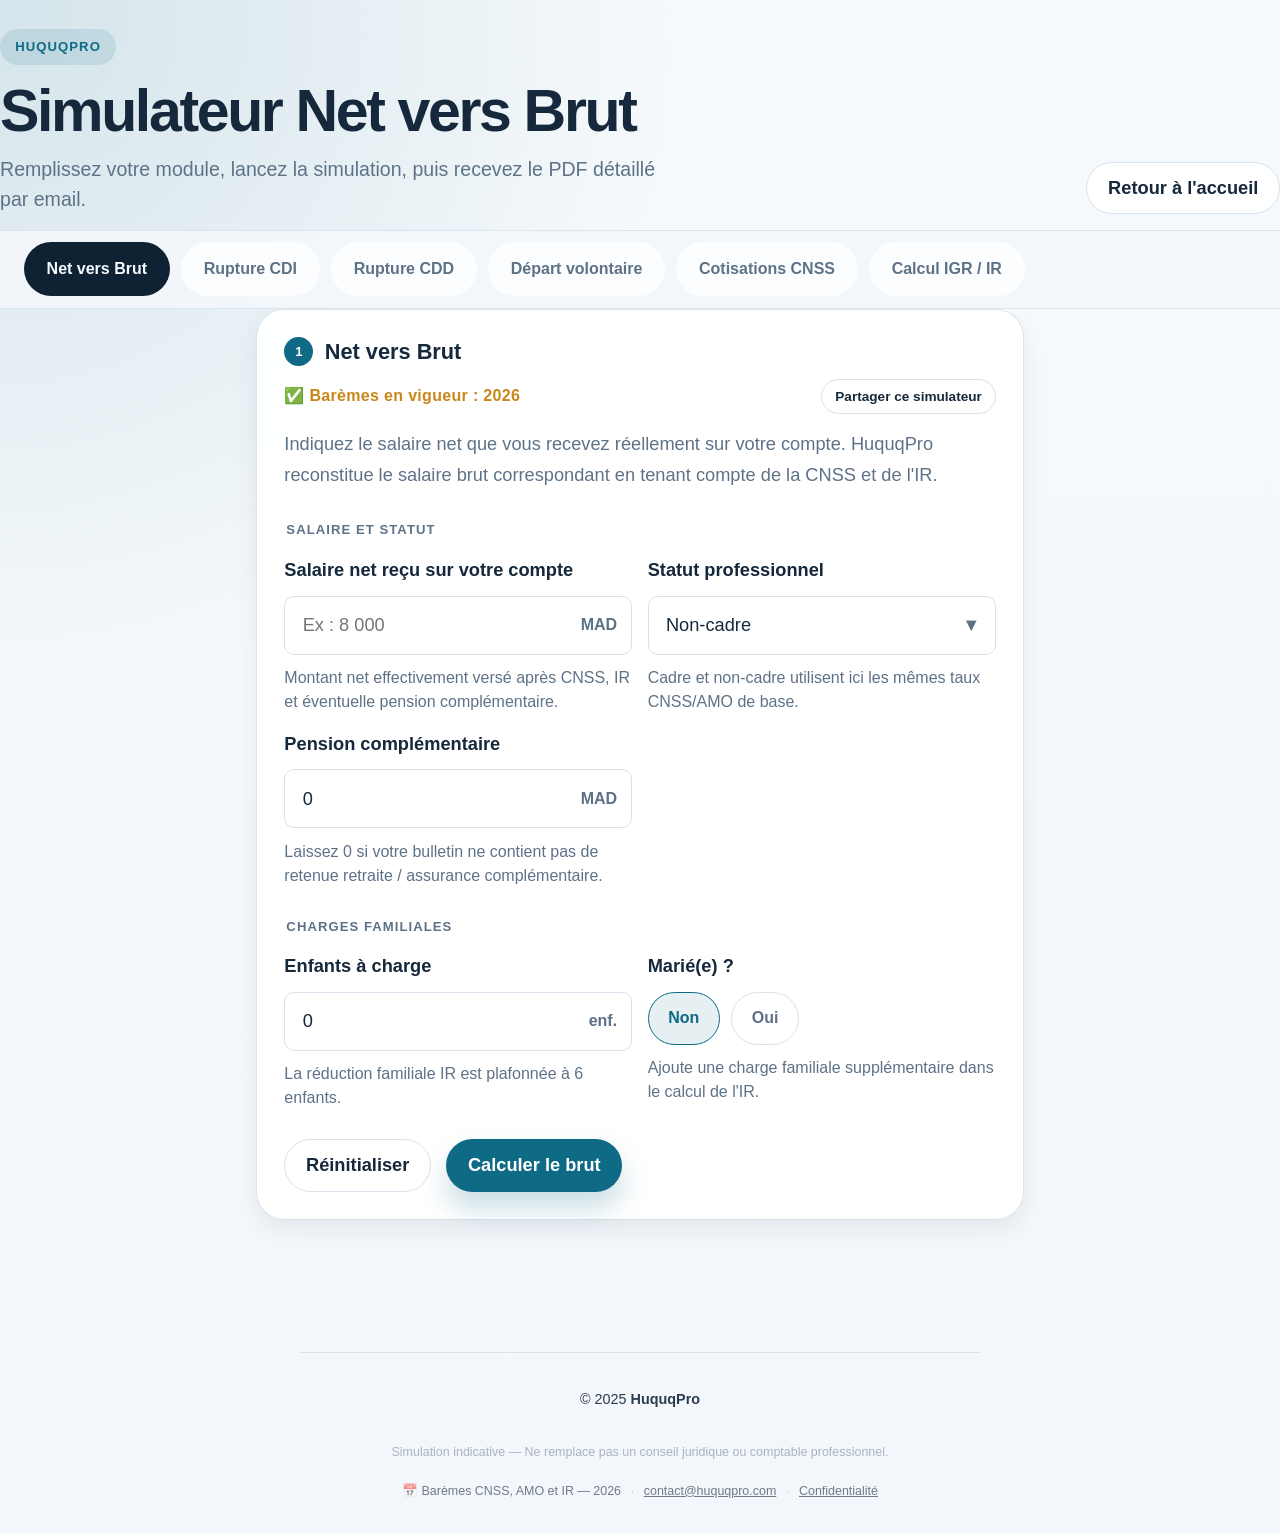
==== commit 96127db1: "update: latest changes" ====
--- a/app.html
+++ b/app.html
@@ -547,7 +547,7 @@
       <div class="footer-meta">
         <span>📅 Barèmes CNSS, AMO et IR — 2026</span>
         <span class="footer-sep">·</span>
-        <a href="mailto:contact@huquqpro.com">contact@huquqpro.com</a>
+        <a href="mailto:rafael.pullian@gmail.com">contact@huquqpro.com</a>
         <span class="footer-sep">·</span>
         <a href="/confidentialite.html">Confidentialité</a>
       </div>
--- a/css/style.css
+++ b/css/style.css
@@ -366,8 +366,7 @@
   box-shadow: var(--shadow-soft);
 }
 
-.module-card-panel,
-.delivery-panel {
+.module-card-panel {
   min-height: 100%;
 }
 
@@ -378,8 +377,7 @@
   display: block;
   position: static;
   margin-top: var(--space-lg);
-  border-top: 1px dashed rgba(215, 226, 236, 0.9);
-  padding-top: var(--space-lg);
+  min-height: auto;
 }
 
 .panel-label {
